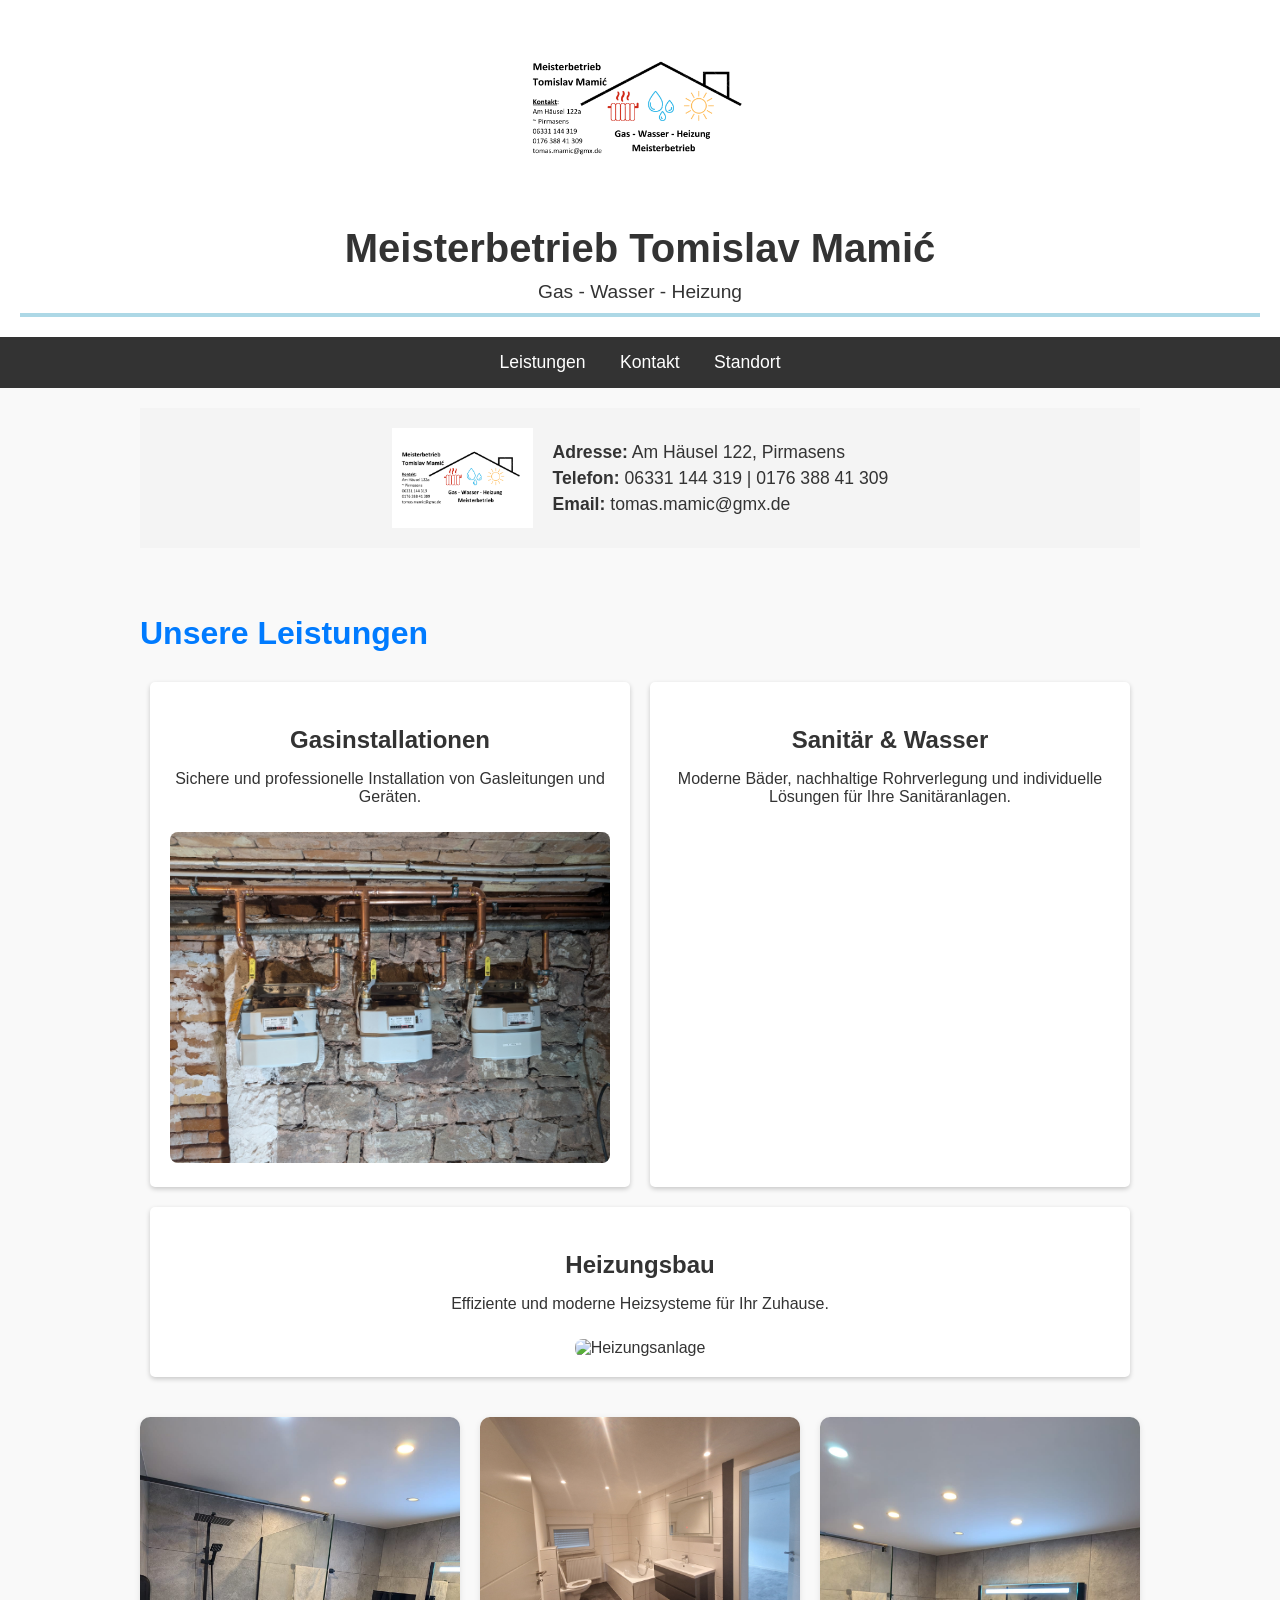
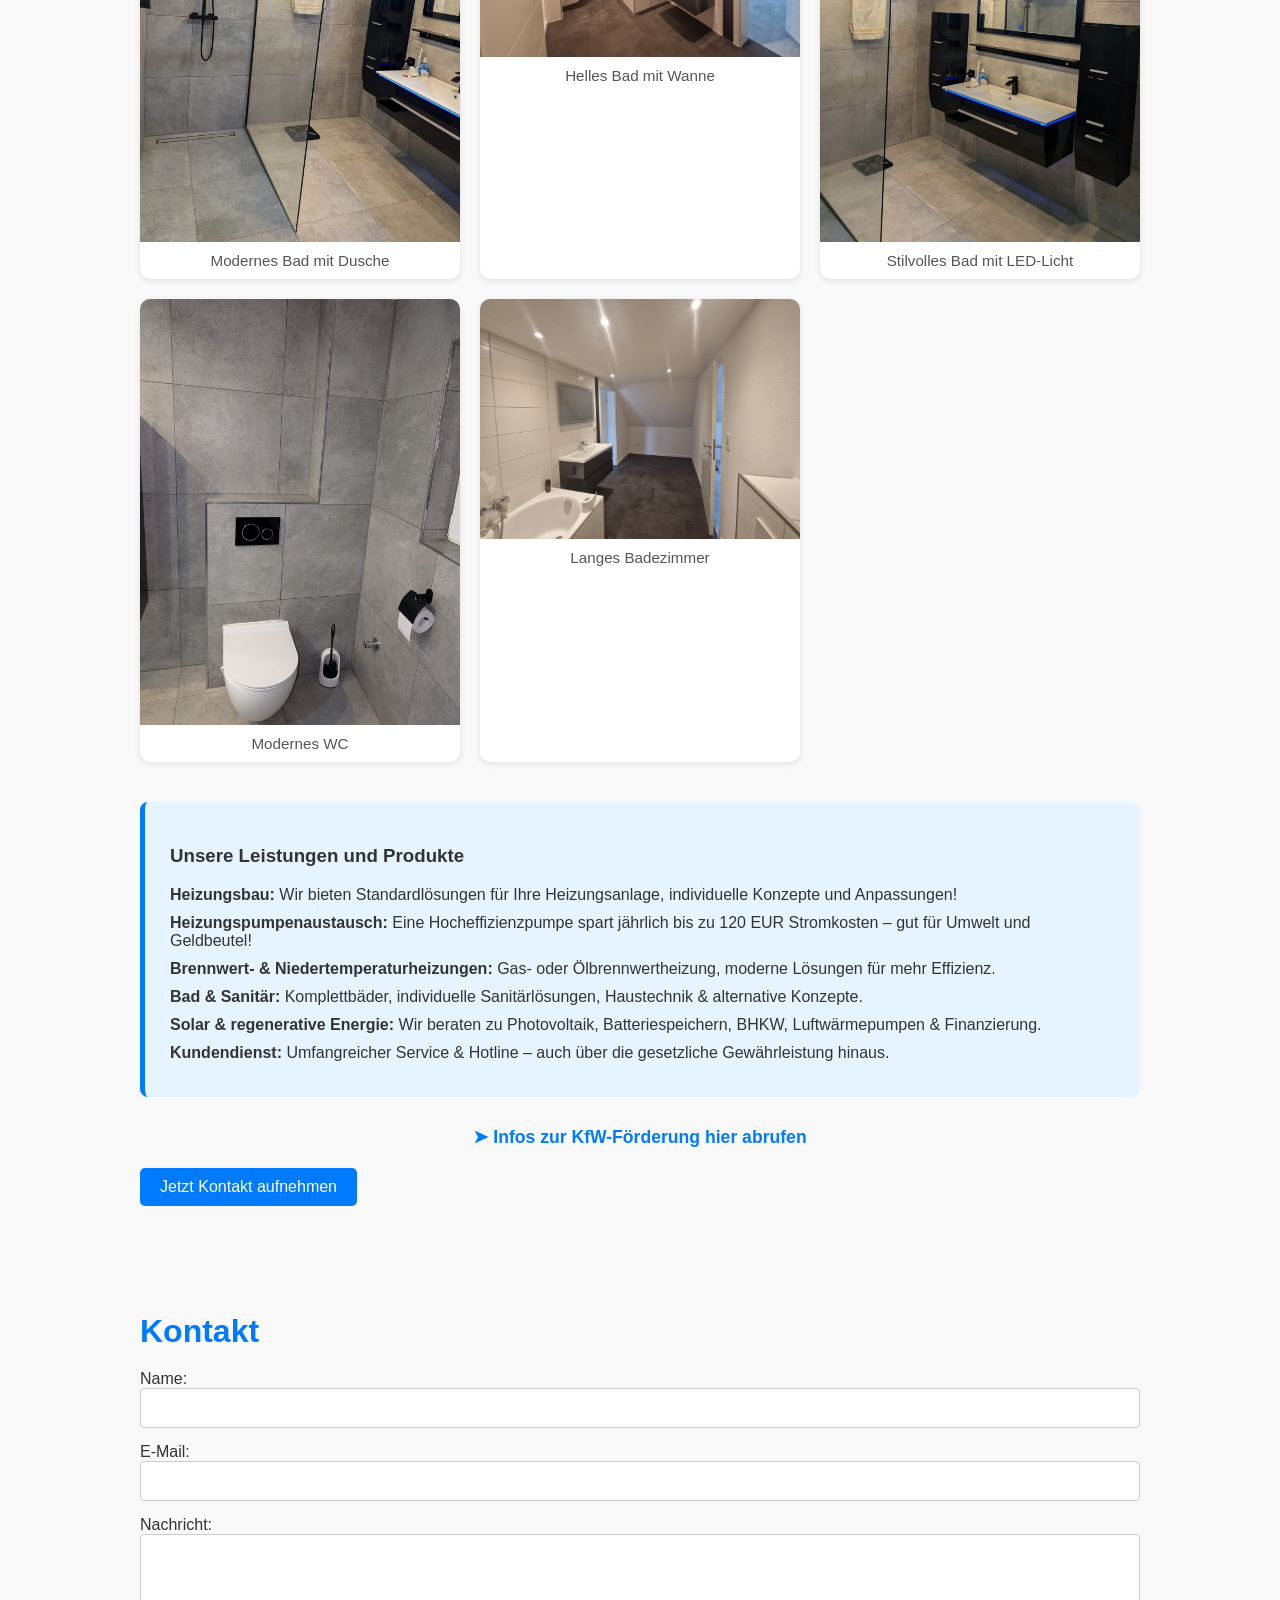
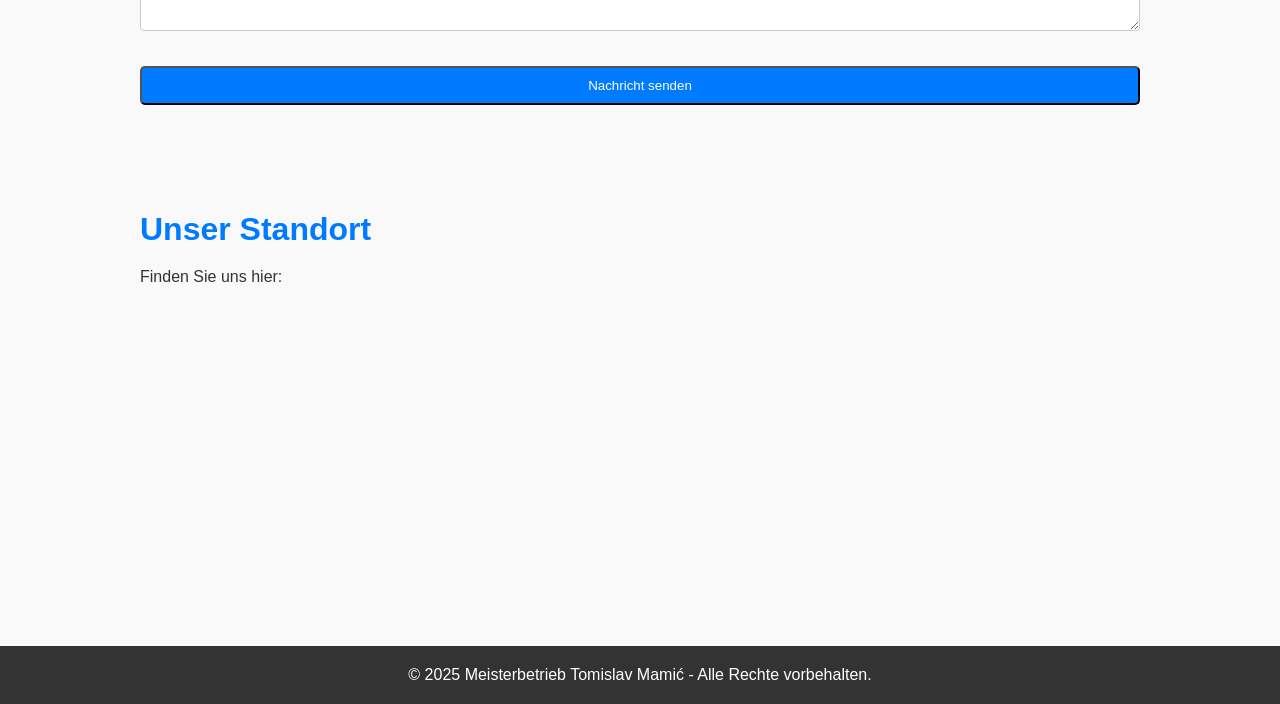
==== index.html @ 03eb8548 "Update image 7" ====
<!DOCTYPE html>
<html lang="de">
<head>
  <meta charset="UTF-8" />
  <meta name="viewport" content="width=device-width, initial-scale=1.0" />
  <title>Meisterbetrieb Tomislav Mamić</title>
  <meta name="description" content="Meisterbetrieb Tomislav Mamić – Ihr Profi für Gas, Wasser und Heizung in Pirmasens." />
  <meta name="keywords" content="Gasinstallation, Wasserinstallation, Heizung, Sanitär, Pirmasens, Handwerker, Tomislav Mamić" />
  <meta name="author" content="Tomislav Mamić" />
  <link rel="icon" href="assets/favicon.ico" type="image/x-icon" />
  <style>
    body { font-family: Arial, sans-serif; margin: 0; padding: 0; color: #333; background-color: #f9f9f9; }
    header { background-color: white; padding: 20px; text-align: center; }
    header img { max-width: 250px; margin-bottom: 15px; }
    header h1 { font-size: 2.5em; margin: 10px 0; color: #333; }
    header p { font-size: 1.2em; margin: 0; }
    header::after { content: ''; display: block; width: 100%; height: 4px; background-color: lightblue; margin-top: 10px; }
    nav { background-color: #333; text-align: center; padding: 15px 0; }
    nav a { color: white; text-decoration: none; margin: 0 15px; font-size: 1.1em; transition: color 0.3s; }
    nav a:hover { color: lightblue; }
    section { padding: 40px 20px; max-width: 1000px; margin: 0 auto; }
    section h2 { font-size: 2em; margin-bottom: 20px; color: #007BFF; }
    .services { display: flex; justify-content: space-between; flex-wrap: wrap; }
    .service { flex: 1 1 calc(30% - 20px); box-shadow: 0 2px 5px rgba(0, 0, 0, 0.2); padding: 20px; margin: 10px; border-radius: 5px; text-align: center; background-color: #fff; transition: transform 0.3s, box-shadow 0.3s; }
    .service:hover { transform: translateY(-5px); box-shadow: 0 4px 10px rgba(0, 0, 0, 0.3); }
    .service h3 { font-size: 1.5em; margin-bottom: 10px; }
    footer { background-color: #333; color: white; text-align: center; padding: 20px; }
    footer p { margin: 0; }
    #logo-banner { display: flex; justify-content: center; align-items: center; background-color: #f4f4f4; padding: 20px 0; margin-top: 20px; }
    #logo-banner img { max-height: 100px; margin-right: 20px; }
    #logo-banner .details { text-align: left; }
    #logo-banner .details p { margin: 5px 0; font-size: 1.1em; }
    iframe { border: none; border-radius: 10px; }
    .cta-button { display: inline-block; padding: 10px 20px; background-color: #007BFF; color: white; border-radius: 5px; text-decoration: none; margin-top: 20px; }
    .cta-button:hover { background-color: #0056b3; }
    form { display: flex; flex-direction: column; }
    form input, form textarea { padding: 10px; margin-bottom: 15px; border: 1px solid #ccc; border-radius: 4px; font-size: 1em; }
    .gallery { display: grid; grid-template-columns: repeat(auto-fit, minmax(300px, 1fr)); gap: 20px; margin-top: 30px; }
    .gallery figure { margin: 0; overflow: hidden; border-radius: 10px; background: #fff; box-shadow: 0 2px 6px rgba(0,0,0,0.1); }
    .gallery img { width: 100%; height: auto; display: block; transition: transform 0.4s ease; }
    .gallery figure:hover img { transform: scale(1.05); }
    .gallery figcaption { padding: 10px; font-size: 0.95em; color: #555; text-align: center; }
    .info-box { background-color: #e6f4ff; padding: 25px; border-left: 5px solid #007BFF; margin-top: 40px; border-radius: 8px; }
    .info-box p { margin: 10px 0; }
    .kfw-link { text-align: center; margin-top: 30px; }
    .kfw-link a { font-weight: bold; color: #007BFF; font-size: 1.1em; text-decoration: none; }
    .kfw-link a:hover { text-decoration: underline; }
  </style>
</head>
<body>
  <header>
    <img src="assets/Logo.png" alt="Firmenlogo von Meisterbetrieb Tomislav Mamić – Gas, Wasser, Heizung">
    <h1>Meisterbetrieb Tomislav Mamić</h1>
    <p>Gas - Wasser - Heizung</p>
  </header>

  <nav>
    <a href="#leistungen">Leistungen</a>
    <a href="#kontakt">Kontakt</a>
    <a href="#standort">Standort</a>
  </nav>

  <section id="logo-banner">
    <img src="assets/Logo.png" alt="Logo von Meisterbetrieb Mamić">
    <div class="details">
      <p><strong>Adresse:</strong> Am Häusel 122, Pirmasens</p>
      <p><strong>Telefon:</strong> 06331 144 319 | 0176 388 41 309</p>
      <p><strong>Email:</strong> tomas.mamic@gmx.de</p>
    </div>
  </section>

  <section id="leistungen">
    <h2>Unsere Leistungen</h2>
    <div class="services">
      <div class="service">
        <h3>Gasinstallationen</h3>
        <p>Sichere und professionelle Installation von Gasleitungen und Geräten.</p>
        <img src="assets/bild6.JPG" alt="Gasinstallation" style="width: 100%; margin-top: 10px; border-radius: 8px;">
      </div>
      <div class="service">
        <h3>Sanitär & Wasser</h3>
        <p>Moderne Bäder, nachhaltige Rohrverlegung und individuelle Lösungen für Ihre Sanitäranlagen.</p>
      </div>
      <div class="service">
        <h3>Heizungsbau</h3>
        <p>Effiziente und moderne Heizsysteme für Ihr Zuhause.</p>
        <img src="assets/bild7.JPG" alt="Heizungsanlage" style="width: 100%; margin-top: 10px; border-radius: 8px;">
      </div>
    </div>

    <div class="gallery">
      <figure><img src="assets/bild1.JPG" alt="Modernes Bad Dusche"><figcaption>Modernes Bad mit Dusche</figcaption></figure>
      <figure><img src="assets/bild2.JPG" alt="Helles Bad Quer"><figcaption>Helles Bad mit Wanne</figcaption></figure>
      <figure><img src="assets/bild3.JPG" alt="Dunkles Bad mit Licht"><figcaption>Stilvolles Bad mit LED-Licht</figcaption></figure>
      <figure><img src="assets/bild4.JPG" alt="WC mit schwarzer Wand"><figcaption>Modernes WC</figcaption></figure>
      <figure><img src="assets/bild5.JPG" alt="Langes Bad mit Wanne"><figcaption>Langes Badezimmer</figcaption></figure>
    </div>

    <div class="info-box">
      <h3>Unsere Leistungen und Produkte</h3>
      <p><strong>Heizungsbau:</strong> Wir bieten Standardlösungen für Ihre Heizungsanlage, individuelle Konzepte und Anpassungen!</p>
      <p><strong>Heizungspumpenaustausch:</strong> Eine Hocheffizienzpumpe spart jährlich bis zu 120 EUR Stromkosten – gut für Umwelt und Geldbeutel!</p>
      <p><strong>Brennwert- & Niedertemperaturheizungen:</strong> Gas- oder Ölbrennwertheizung, moderne Lösungen für mehr Effizienz.</p>
      <p><strong>Bad & Sanitär:</strong> Komplettbäder, individuelle Sanitärlösungen, Haustechnik & alternative Konzepte.</p>
      <p><strong>Solar & regenerative Energie:</strong> Wir beraten zu Photovoltaik, Batteriespeichern, BHKW, Luftwärmepumpen & Finanzierung.</p>
      <p><strong>Kundendienst:</strong> Umfangreicher Service & Hotline – auch über die gesetzliche Gewährleistung hinaus.</p>
    </div>

    <div class="kfw-link">
      <a href="https://www.kfw.de/kfw.de.html?kfwmc=KOM.Adwords.Corporate2013.C_KfWBRAND.KfWKredit/" target="_blank">
        ➤ Infos zur KfW-Förderung hier abrufen
      </a>
    </div>

    <a href="#kontakt" class="cta-button">Jetzt Kontakt aufnehmen</a>
  </section>

  <section id="kontakt">
    <h2>Kontakt</h2>
    <form action="https://formsubmit.co/tomas.mamic@gmx.de" method="POST">
      <input type="hidden" name="_captcha" value="false">
      <label for="name">Name:</label>
      <input type="text" id="name" name="name" required>

      <label for="email">E-Mail:</label>
      <input type="email" id="email" name="email" required>

      <label for="message">Nachricht:</label>
      <textarea id="message" name="message" rows="5" required></textarea>

      <button type="submit" class="cta-button">Nachricht senden</button>
    </form>
  </section>

  <section id="standort">
    <h2>Unser Standort</h2>
    <p>Finden Sie uns hier:</p>
    <iframe src="https://www.google.com/maps/embed?pb=!1m18!1m12!1m3!1d365.3684443454794!2d7.6236250796181375!3d49.21838052886192!2m3!1f0!2f0!3f0!3m2!1i1024!2i768!4f13.1!3m3!1m2!1s0x47967ba3b6beedc5%3A0xe1fe8d7981aab1dc!2sAm%20H%C3%A4usel%20122%2C%2066953%20Pirmasens!5e0!3m2!1sde!2sde!4v1745437515802!5m2!1sde!2sde" width="100%" height="300" style="border:0;" allowfullscreen="" loading="lazy" referrerpolicy="no-referrer-when-downgrade"></iframe>
  </section>

  <footer>
    <p>&copy; 2025 Meisterbetrieb Tomislav Mamić - Alle Rechte vorbehalten.</p>
  </footer>
</body>
</html>
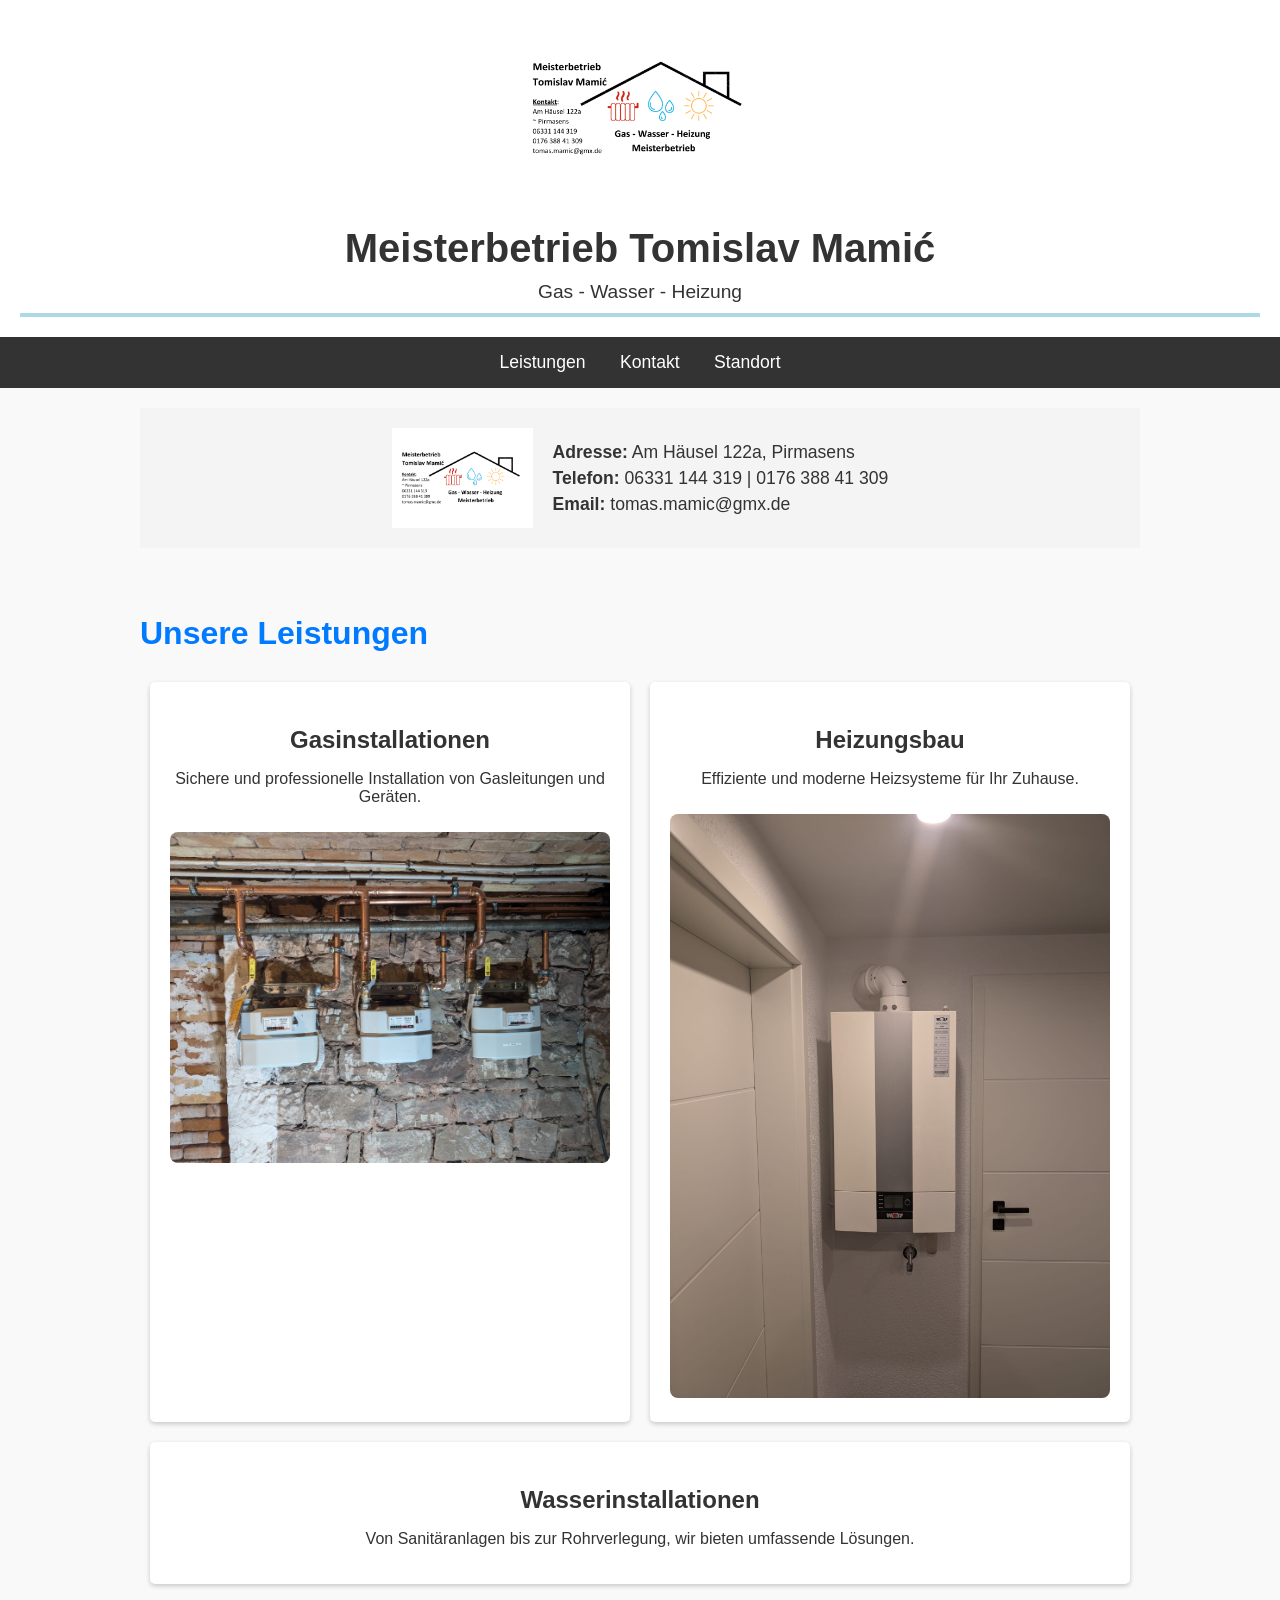
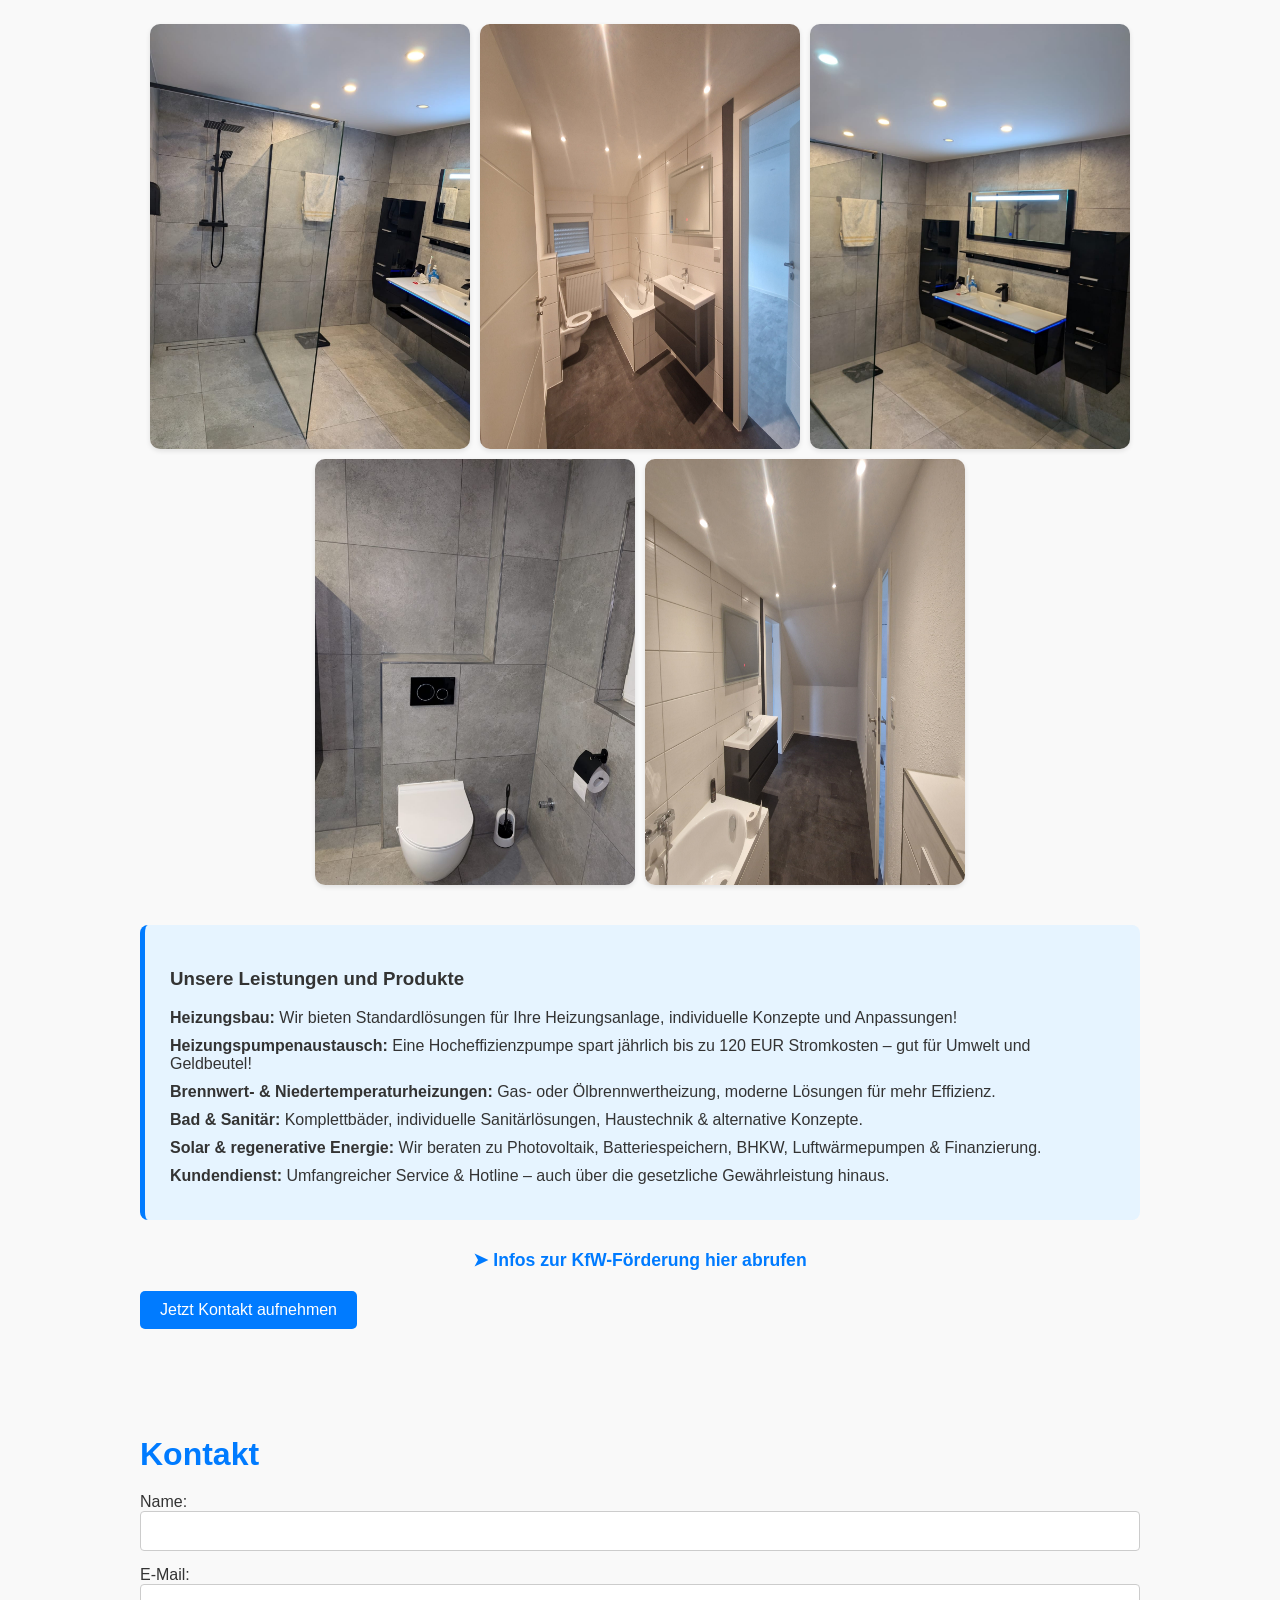
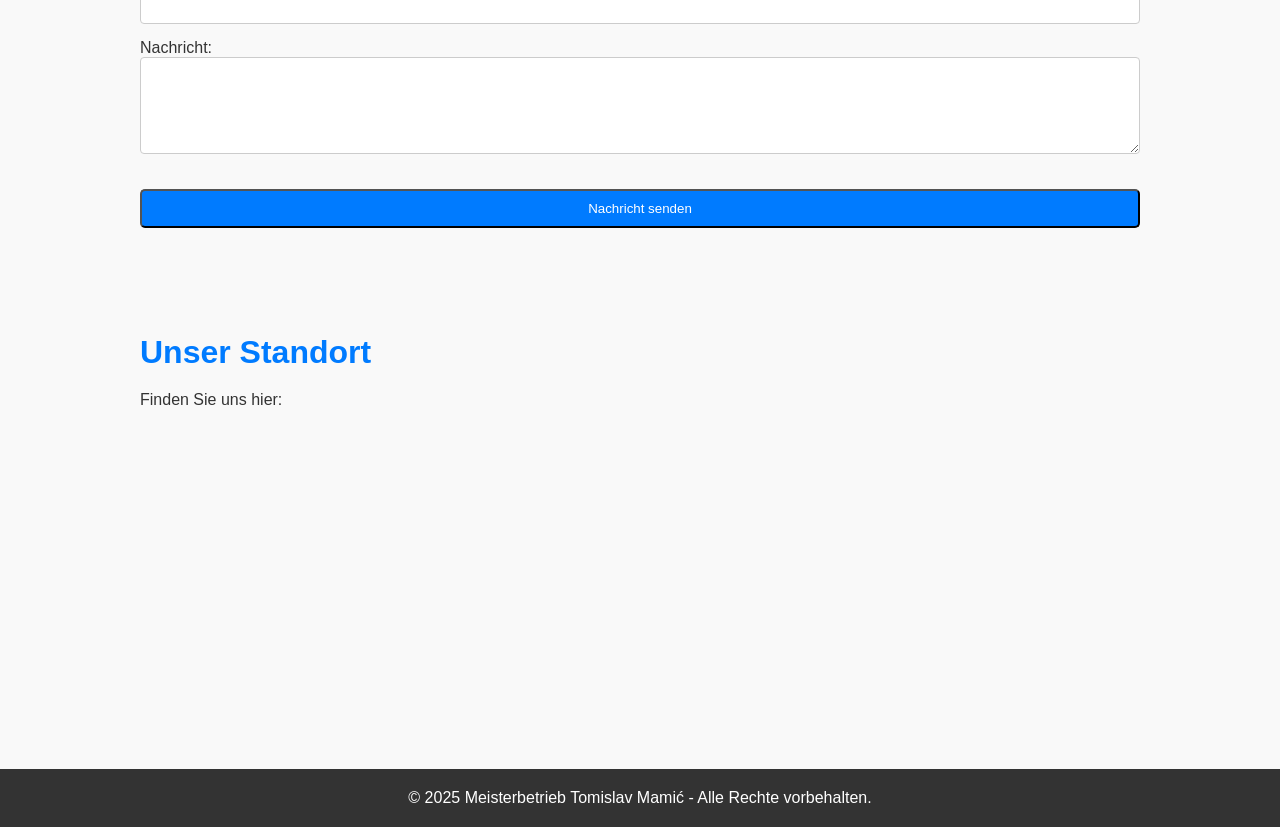
==== commit bebffd04: "Update image 7" ====
--- a/index.html
+++ b/index.html
@@ -35,11 +35,9 @@
     .cta-button:hover { background-color: #0056b3; }
     form { display: flex; flex-direction: column; }
     form input, form textarea { padding: 10px; margin-bottom: 15px; border: 1px solid #ccc; border-radius: 4px; font-size: 1em; }
-    .gallery { display: grid; grid-template-columns: repeat(auto-fit, minmax(300px, 1fr)); gap: 20px; margin-top: 30px; }
-    .gallery figure { margin: 0; overflow: hidden; border-radius: 10px; background: #fff; box-shadow: 0 2px 6px rgba(0,0,0,0.1); }
-    .gallery img { width: 100%; height: auto; display: block; transition: transform 0.4s ease; }
-    .gallery figure:hover img { transform: scale(1.05); }
-    .gallery figcaption { padding: 10px; font-size: 0.95em; color: #555; text-align: center; }
+    .gallery { display: flex; flex-wrap: wrap; gap: 10px; justify-content: center; margin-top: 30px; }
+    .gallery img { max-width: 32%; height: auto; border-radius: 10px; box-shadow: 0 2px 5px rgba(0,0,0,0.1); transition: transform 0.3s ease; }
+    .gallery img:hover { transform: scale(1.03); }
     .info-box { background-color: #e6f4ff; padding: 25px; border-left: 5px solid #007BFF; margin-top: 40px; border-radius: 8px; }
     .info-box p { margin: 10px 0; }
     .kfw-link { text-align: center; margin-top: 30px; }
@@ -63,7 +61,7 @@
   <section id="logo-banner">
     <img src="assets/Logo.png" alt="Logo von Meisterbetrieb Mamić">
     <div class="details">
-      <p><strong>Adresse:</strong> Am Häusel 122, Pirmasens</p>
+      <p><strong>Adresse:</strong> Am Häusel 122a, Pirmasens</p>
       <p><strong>Telefon:</strong> 06331 144 319 | 0176 388 41 309</p>
       <p><strong>Email:</strong> tomas.mamic@gmx.de</p>
     </div>
@@ -77,23 +75,23 @@
         <p>Sichere und professionelle Installation von Gasleitungen und Geräten.</p>
         <img src="assets/bild6.JPG" alt="Gasinstallation" style="width: 100%; margin-top: 10px; border-radius: 8px;">
       </div>
-      <div class="service">
-        <h3>Sanitär & Wasser</h3>
-        <p>Moderne Bäder, nachhaltige Rohrverlegung und individuelle Lösungen für Ihre Sanitäranlagen.</p>
+            <div class="service">
+        <h3>Heizungsbau</h3>
+        <p>Effiziente und moderne Heizsysteme für Ihr Zuhause.</p>
+        <img src="assets/bild7.jpg" alt="Gasinstallation" style="width: 100%; margin-top: 10px; border-radius: 8px;">
       </div>
       <div class="service">
-        <h3>Heizungsbau</h3>
-        <p>Effiziente und moderne Heizsysteme für Ihr Zuhause.</p>
-        <img src="assets/bild7.JPG" alt="Heizungsanlage" style="width: 100%; margin-top: 10px; border-radius: 8px;">
+        <h3>Wasserinstallationen</h3>
+        <p>Von Sanitäranlagen bis zur Rohrverlegung, wir bieten umfassende Lösungen.</p>
       </div>
     </div>
 
     <div class="gallery">
-      <figure><img src="assets/bild1.JPG" alt="Modernes Bad Dusche"><figcaption>Modernes Bad mit Dusche</figcaption></figure>
-      <figure><img src="assets/bild2.JPG" alt="Helles Bad Quer"><figcaption>Helles Bad mit Wanne</figcaption></figure>
-      <figure><img src="assets/bild3.JPG" alt="Dunkles Bad mit Licht"><figcaption>Stilvolles Bad mit LED-Licht</figcaption></figure>
-      <figure><img src="assets/bild4.JPG" alt="WC mit schwarzer Wand"><figcaption>Modernes WC</figcaption></figure>
-      <figure><img src="assets/bild5.JPG" alt="Langes Bad mit Wanne"><figcaption>Langes Badezimmer</figcaption></figure>
+      <img src="assets/bild1.JPG" alt="Modernes Bad Dusche">
+      <img src="assets/bild2.JPG" alt="Helles Bad Quer">
+      <img src="assets/bild3.JPG" alt="Dunkles Bad mit Licht">
+      <img src="assets/bild4.JPG" alt="WC mit schwarzer Wand">
+      <img src="assets/bild5.JPG" alt="Langes Bad mit Wanne">
     </div>
 
     <div class="info-box">
@@ -142,5 +140,3 @@
     <p>&copy; 2025 Meisterbetrieb Tomislav Mamić - Alle Rechte vorbehalten.</p>
   </footer>
 </body>
-</html>
-
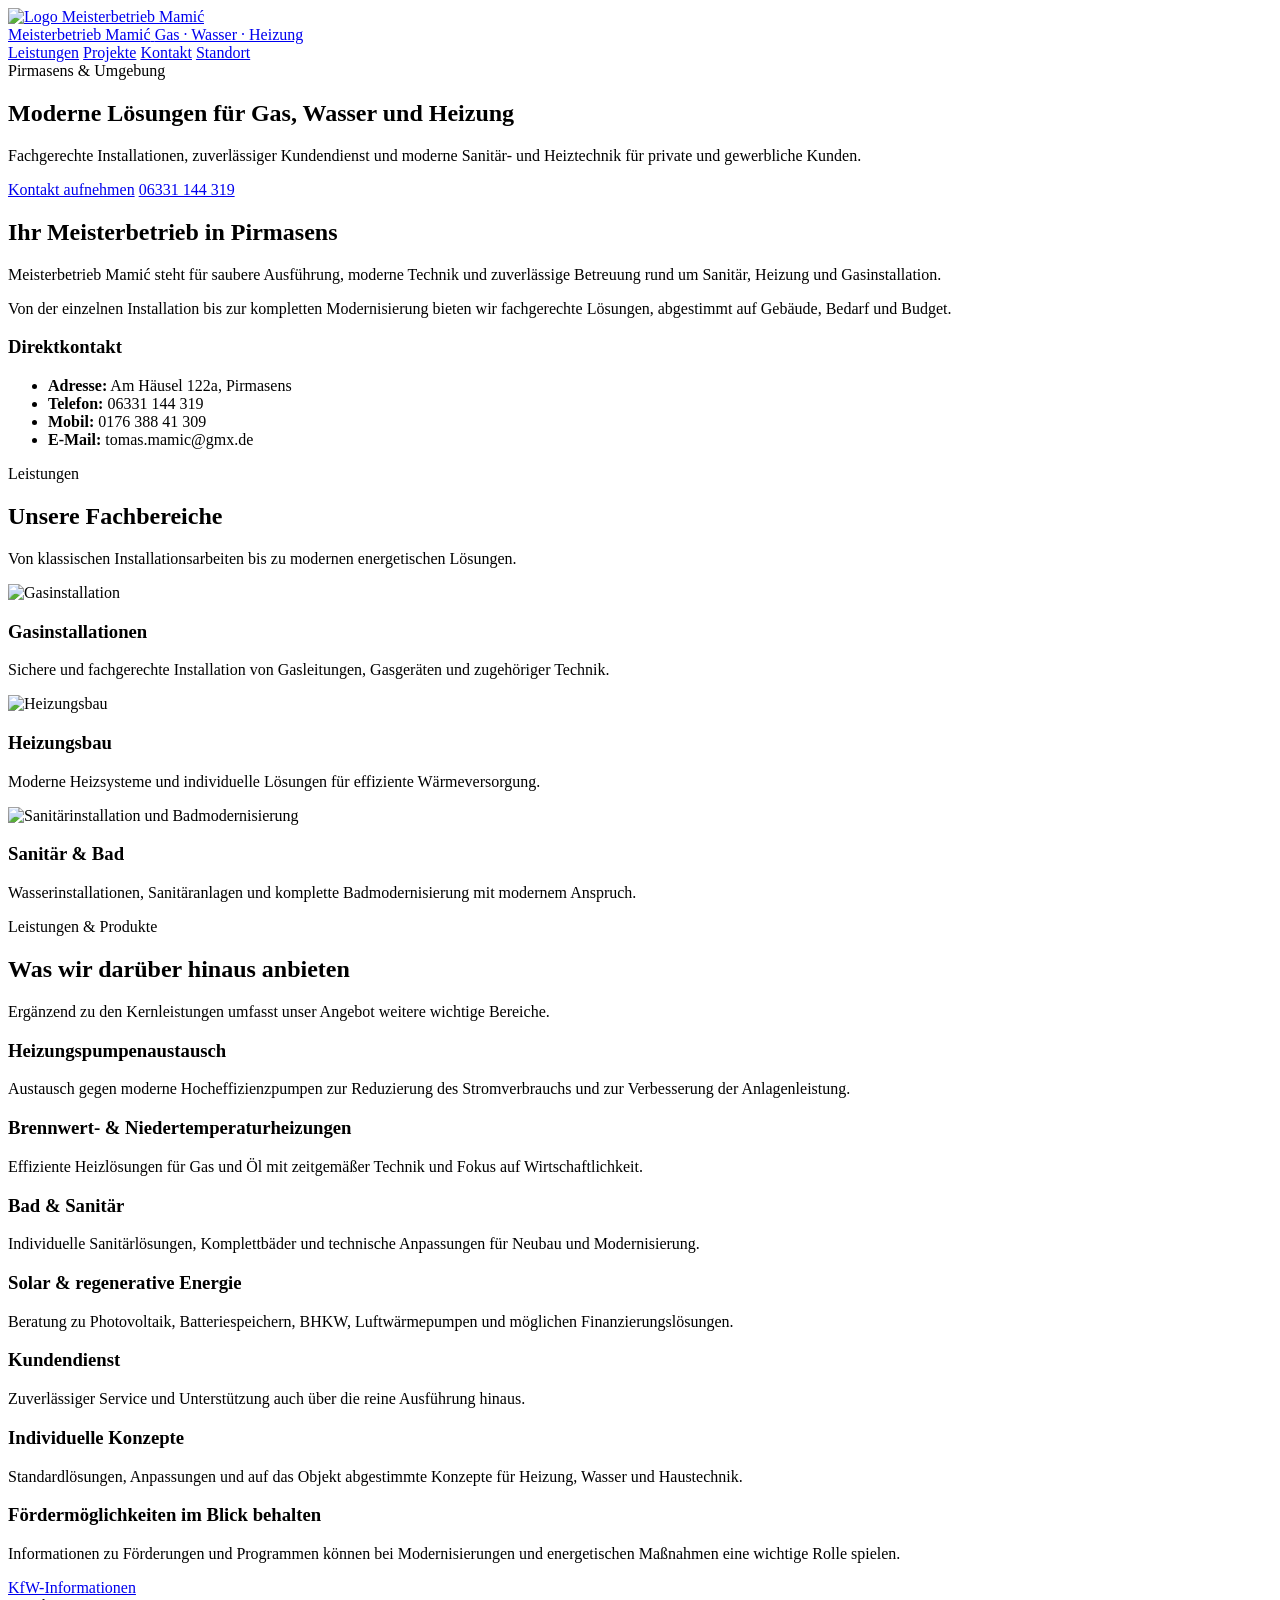
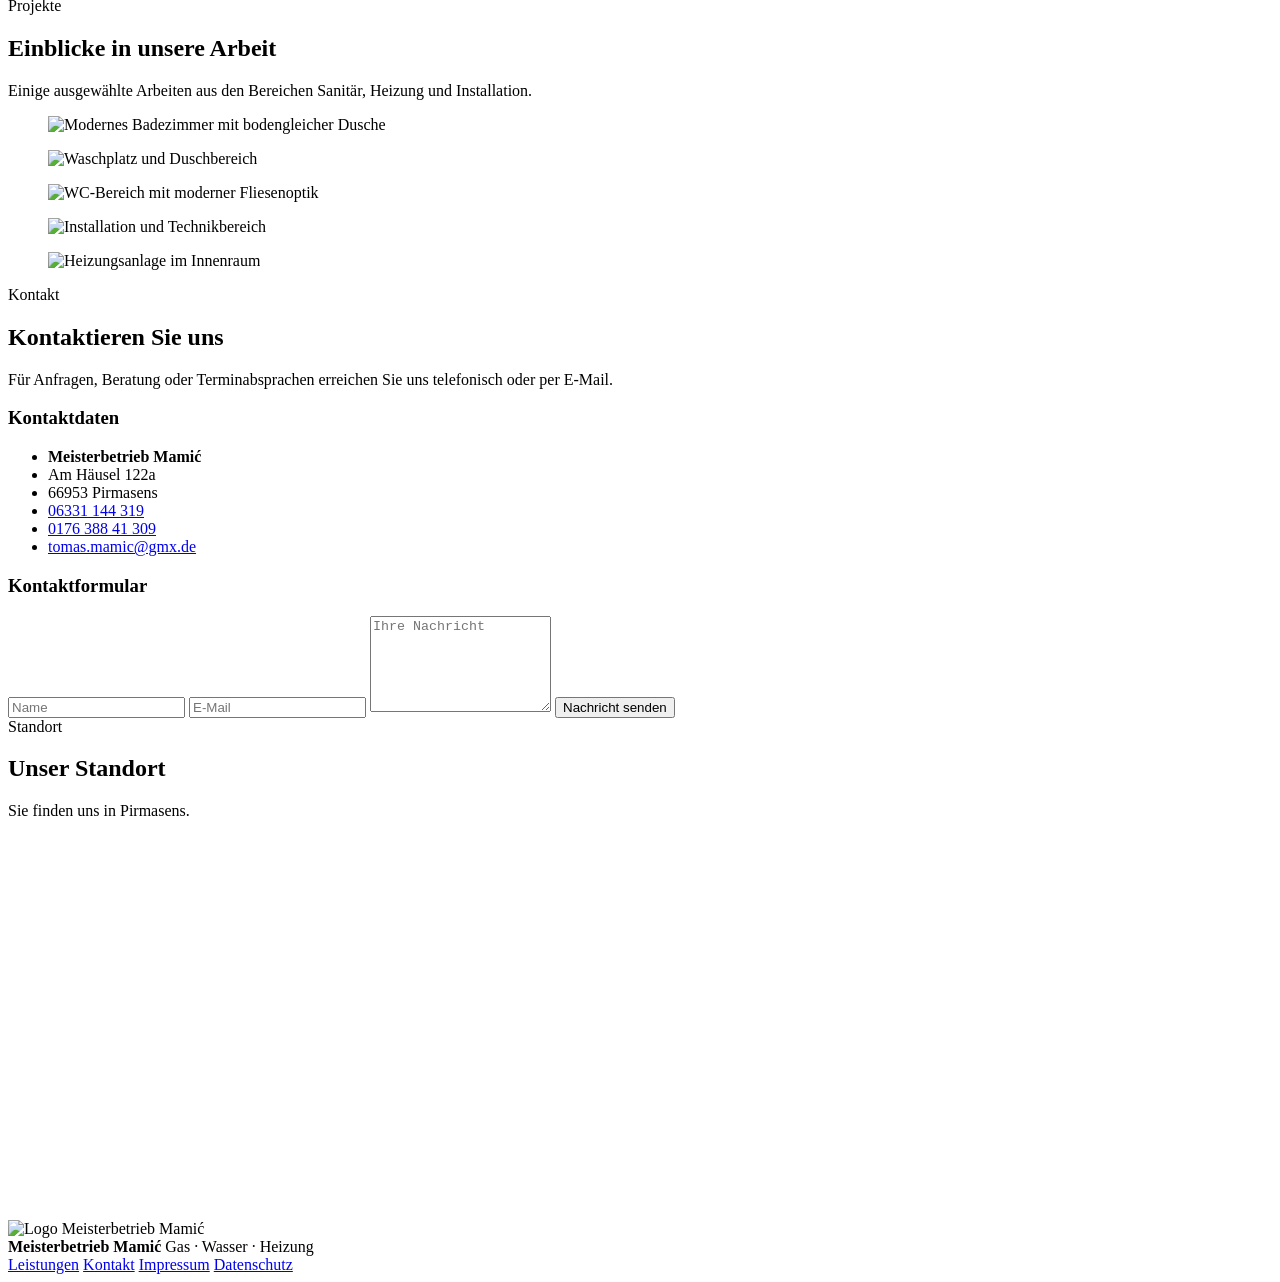
==== commit d9df2b7b: "Revamp index.html with new layout and content Updated the HTML structure and content for Meisterbetr" ====
--- a/index.html
+++ b/index.html
@@ -3,140 +3,331 @@
 <head>
   <meta charset="UTF-8" />
   <meta name="viewport" content="width=device-width, initial-scale=1.0" />
-  <title>Meisterbetrieb Tomislav Mamić</title>
-  <meta name="description" content="Meisterbetrieb Tomislav Mamić – Ihr Profi für Gas, Wasser und Heizung in Pirmasens." />
-  <meta name="keywords" content="Gasinstallation, Wasserinstallation, Heizung, Sanitär, Pirmasens, Handwerker, Tomislav Mamić" />
-  <meta name="author" content="Tomislav Mamić" />
-  <link rel="icon" href="assets/favicon.ico" type="image/x-icon" />
-  <style>
-    body { font-family: Arial, sans-serif; margin: 0; padding: 0; color: #333; background-color: #f9f9f9; }
-    header { background-color: white; padding: 20px; text-align: center; }
-    header img { max-width: 250px; margin-bottom: 15px; }
-    header h1 { font-size: 2.5em; margin: 10px 0; color: #333; }
-    header p { font-size: 1.2em; margin: 0; }
-    header::after { content: ''; display: block; width: 100%; height: 4px; background-color: lightblue; margin-top: 10px; }
-    nav { background-color: #333; text-align: center; padding: 15px 0; }
-    nav a { color: white; text-decoration: none; margin: 0 15px; font-size: 1.1em; transition: color 0.3s; }
-    nav a:hover { color: lightblue; }
-    section { padding: 40px 20px; max-width: 1000px; margin: 0 auto; }
-    section h2 { font-size: 2em; margin-bottom: 20px; color: #007BFF; }
-    .services { display: flex; justify-content: space-between; flex-wrap: wrap; }
-    .service { flex: 1 1 calc(30% - 20px); box-shadow: 0 2px 5px rgba(0, 0, 0, 0.2); padding: 20px; margin: 10px; border-radius: 5px; text-align: center; background-color: #fff; transition: transform 0.3s, box-shadow 0.3s; }
-    .service:hover { transform: translateY(-5px); box-shadow: 0 4px 10px rgba(0, 0, 0, 0.3); }
-    .service h3 { font-size: 1.5em; margin-bottom: 10px; }
-    footer { background-color: #333; color: white; text-align: center; padding: 20px; }
-    footer p { margin: 0; }
-    #logo-banner { display: flex; justify-content: center; align-items: center; background-color: #f4f4f4; padding: 20px 0; margin-top: 20px; }
-    #logo-banner img { max-height: 100px; margin-right: 20px; }
-    #logo-banner .details { text-align: left; }
-    #logo-banner .details p { margin: 5px 0; font-size: 1.1em; }
-    iframe { border: none; border-radius: 10px; }
-    .cta-button { display: inline-block; padding: 10px 20px; background-color: #007BFF; color: white; border-radius: 5px; text-decoration: none; margin-top: 20px; }
-    .cta-button:hover { background-color: #0056b3; }
-    form { display: flex; flex-direction: column; }
-    form input, form textarea { padding: 10px; margin-bottom: 15px; border: 1px solid #ccc; border-radius: 4px; font-size: 1em; }
-    .gallery { display: flex; flex-wrap: wrap; gap: 10px; justify-content: center; margin-top: 30px; }
-    .gallery img { max-width: 32%; height: auto; border-radius: 10px; box-shadow: 0 2px 5px rgba(0,0,0,0.1); transition: transform 0.3s ease; }
-    .gallery img:hover { transform: scale(1.03); }
-    .info-box { background-color: #e6f4ff; padding: 25px; border-left: 5px solid #007BFF; margin-top: 40px; border-radius: 8px; }
-    .info-box p { margin: 10px 0; }
-    .kfw-link { text-align: center; margin-top: 30px; }
-    .kfw-link a { font-weight: bold; color: #007BFF; font-size: 1.1em; text-decoration: none; }
-    .kfw-link a:hover { text-decoration: underline; }
-  </style>
+
+  <title>Meisterbetrieb Mamić | Gas · Wasser · Heizung</title>
+  <meta name="description" content="Meisterbetrieb Mamić in Pirmasens – Gas, Wasser und Heizung. Moderne Sanitärinstallationen, Heizungsbau, Gasinstallationen, Badmodernisierung und Kundendienst." />
+
+  <link rel="stylesheet" href="style.css" />
+
+  <link rel="preconnect" href="https://fonts.googleapis.com">
+  <link rel="preconnect" href="https://fonts.gstatic.com" crossorigin>
+  <link href="https://fonts.googleapis.com/css2?family=Inter:wght@300;400;500;600;700;800&display=swap" rel="stylesheet">
 </head>
 <body>
-  <header>
-    <img src="assets/Logo.png" alt="Firmenlogo von Meisterbetrieb Tomislav Mamić – Gas, Wasser, Heizung">
-    <h1>Meisterbetrieb Tomislav Mamić</h1>
-    <p>Gas - Wasser - Heizung</p>
+
+  <header class="header">
+    <div class="container header-inner">
+      <a href="#top" class="brand">
+        <img src="assets/logo-neu.png" alt="Logo Meisterbetrieb Mamić" class="brand-logo">
+
+        <div class="brand-text">
+          <span class="brand-title">Meisterbetrieb Mamić</span>
+          <span class="brand-subtitle">Gas · Wasser · Heizung</span>
+        </div>
+      </a>
+
+      <nav class="nav">
+        <a href="#leistungen">Leistungen</a>
+        <a href="#projekte">Projekte</a>
+        <a href="#kontakt">Kontakt</a>
+        <a href="#standort">Standort</a>
+      </nav>
+    </div>
   </header>
 
-  <nav>
-    <a href="#leistungen">Leistungen</a>
-    <a href="#kontakt">Kontakt</a>
-    <a href="#standort">Standort</a>
-  </nav>
-
-  <section id="logo-banner">
-    <img src="assets/Logo.png" alt="Logo von Meisterbetrieb Mamić">
-    <div class="details">
-      <p><strong>Adresse:</strong> Am Häusel 122a, Pirmasens</p>
-      <p><strong>Telefon:</strong> 06331 144 319 | 0176 388 41 309</p>
-      <p><strong>Email:</strong> tomas.mamic@gmx.de</p>
+  <main id="top">
+    <section class="hero" id="top">
+      <div class="hero-overlay"></div>
+
+      <div class="container hero-inner">
+        <div class="hero-copy">
+          <div class="hero-badge">Pirmasens & Umgebung</div>
+
+          <h1>Moderne Lösungen für Gas, Wasser und Heizung</h1>
+
+          <p>
+            Fachgerechte Installationen, zuverlässiger Kundendienst und moderne
+            Sanitär- und Heiztechnik für private und gewerbliche Kunden.
+          </p>
+
+          <div class="hero-actions">
+            <a href="#kontakt" class="btn btn-primary">Kontakt aufnehmen</a>
+            <a href="tel:+496331144319" class="btn btn-secondary">06331 144 319</a>
+          </div>
+        </div>
+      </div>
+    </section>
+
+    <section class="section intro">
+      <div class="container intro-grid">
+        <div>
+          <h2>Ihr Meisterbetrieb in Pirmasens</h2>
+          <p>
+            Meisterbetrieb Mamić steht für saubere Ausführung, moderne Technik und
+            zuverlässige Betreuung rund um Sanitär, Heizung und Gasinstallation.
+          </p>
+          <p>
+            Von der einzelnen Installation bis zur kompletten Modernisierung bieten
+            wir fachgerechte Lösungen, abgestimmt auf Gebäude, Bedarf und Budget.
+          </p>
+        </div>
+
+        <div class="info-panel">
+          <h3>Direktkontakt</h3>
+          <ul>
+            <li><strong>Adresse:</strong> Am Häusel 122a, Pirmasens</li>
+            <li><strong>Telefon:</strong> 06331 144 319</li>
+            <li><strong>Mobil:</strong> 0176 388 41 309</li>
+            <li><strong>E-Mail:</strong> tomas.mamic@gmx.de</li>
+          </ul>
+        </div>
+      </div>
+    </section>
+
+    <section id="leistungen" class="section">
+      <div class="container">
+        <div class="section-heading">
+          <span class="eyebrow">Leistungen</span>
+          <h2>Unsere Fachbereiche</h2>
+          <p>
+            Von klassischen Installationsarbeiten bis zu modernen energetischen Lösungen.
+          </p>
+        </div>
+
+        <div class="services">
+          <article class="service-card">
+            <img src="assets/bild3.png" alt="Gasinstallation">
+            <div class="service-card-content">
+              <h3>Gasinstallationen</h3>
+              <p>
+                Sichere und fachgerechte Installation von Gasleitungen,
+                Gasgeräten und zugehöriger Technik.
+              </p>
+            </div>
+          </article>
+
+          <article class="service-card">
+            <img src="assets/bild2.png" alt="Heizungsbau">
+            <div class="service-card-content">
+              <h3>Heizungsbau</h3>
+              <p>
+                Moderne Heizsysteme und individuelle
+                Lösungen für effiziente Wärmeversorgung.
+              </p>
+            </div>
+          </article>
+
+          <article class="service-card">
+            <img src="assets/bild1.png" alt="Sanitärinstallation und Badmodernisierung">
+            <div class="service-card-content">
+              <h3>Sanitär & Bad</h3>
+              <p>
+                Wasserinstallationen, Sanitäranlagen und komplette
+                Badmodernisierung mit modernem Anspruch.
+              </p>
+            </div>
+          </article>
+        </div>
+      </div>
+    </section>
+
+    <section class="section section-dark">
+      <div class="container">
+        <div class="section-heading">
+          <span class="eyebrow">Leistungen & Produkte</span>
+          <h2>Was wir darüber hinaus anbieten</h2>
+          <p>
+            Ergänzend zu den Kernleistungen umfasst unser Angebot weitere wichtige Bereiche.
+          </p>
+        </div>
+
+        <div class="feature-grid">
+          <div class="feature-box">
+            <h3>Heizungspumpenaustausch</h3>
+            <p>
+              Austausch gegen moderne Hocheffizienzpumpen zur Reduzierung des Stromverbrauchs
+              und zur Verbesserung der Anlagenleistung.
+            </p>
+          </div>
+
+          <div class="feature-box">
+            <h3>Brennwert- & Niedertemperaturheizungen</h3>
+            <p>
+              Effiziente Heizlösungen für Gas und Öl mit zeitgemäßer Technik
+              und Fokus auf Wirtschaftlichkeit.
+            </p>
+          </div>
+
+          <div class="feature-box">
+            <h3>Bad & Sanitär</h3>
+            <p>
+              Individuelle Sanitärlösungen, Komplettbäder und technische
+              Anpassungen für Neubau und Modernisierung.
+            </p>
+          </div>
+
+          <div class="feature-box">
+            <h3>Solar & regenerative Energie</h3>
+            <p>
+              Beratung zu Photovoltaik, Batteriespeichern, BHKW,
+              Luftwärmepumpen und möglichen Finanzierungslösungen.
+            </p>
+          </div>
+
+          <div class="feature-box">
+            <h3>Kundendienst</h3>
+            <p>
+              Zuverlässiger Service und Unterstützung auch über
+              die reine Ausführung hinaus.
+            </p>
+          </div>
+
+          <div class="feature-box">
+            <h3>Individuelle Konzepte</h3>
+            <p>
+              Standardlösungen, Anpassungen und auf das Objekt abgestimmte
+              Konzepte für Heizung, Wasser und Haustechnik.
+            </p>
+          </div>
+        </div>
+
+        <div class="cta-strip">
+          <div>
+            <h3>Fördermöglichkeiten im Blick behalten</h3>
+            <p>
+              Informationen zu Förderungen und Programmen können bei Modernisierungen
+              und energetischen Maßnahmen eine wichtige Rolle spielen.
+            </p>
+          </div>
+          <a class="btn btn-primary" href="https://www.kfw.de/kfw.de.html?kfwmc=KOM.Adwords.Corporate2013.C_KfWBRAND.KfWKredit/" target="_blank" rel="noopener">
+            KfW-Informationen
+          </a>
+        </div>
+      </div>
+    </section>
+
+    <section id="projekte" class="section">
+      <div class="container">
+        <div class="section-heading">
+          <span class="eyebrow">Projekte</span>
+          <h2>Einblicke in unsere Arbeit</h2>
+          <p>
+            Einige ausgewählte Arbeiten aus den Bereichen Sanitär, Heizung und Installation.
+          </p>
+        </div>
+
+        <div class="gallery">
+          <figure class="gallery-item gallery-large">
+            <img src="assets/bild1.png" alt="Modernes Badezimmer mit bodengleicher Dusche">
+          </figure>
+
+          <figure class="gallery-item">
+            <img src="assets/bild5.png" alt="Waschplatz und Duschbereich">
+          </figure>
+
+          <figure class="gallery-item">
+            <img src="assets/bild4.png" alt="WC-Bereich mit moderner Fliesenoptik">
+          </figure>
+
+          <figure class="gallery-item">
+            <img src="assets/bild3.png" alt="Installation und Technikbereich">
+          </figure>
+
+          <figure class="gallery-item">
+            <img src="assets/bild2.png" alt="Heizungsanlage im Innenraum">
+          </figure>
+        </div>
+      </div>
+    </section>
+
+    <section id="kontakt" class="section section-contact">
+      <div class="container">
+        <div class="section-heading">
+          <span class="eyebrow">Kontakt</span>
+          <h2>Kontaktieren Sie uns</h2>
+          <p>
+            Für Anfragen, Beratung oder Terminabsprachen erreichen Sie uns telefonisch oder per E-Mail.
+          </p>
+        </div>
+
+        <div class="contact-grid">
+          <div class="contact-card">
+            <h3>Kontaktdaten</h3>
+            <ul class="contact-list">
+              <li><strong>Meisterbetrieb Mamić</strong></li>
+              <li>Am Häusel 122a</li>
+              <li>66953 Pirmasens</li>
+              <li><a href="tel:+496331144319">06331 144 319</a></li>
+              <li><a href="tel:+4917638841309">0176 388 41 309</a></li>
+              <li><a href="mailto:tomas.mamic@gmx.de">tomas.mamic@gmx.de</a></li>
+            </ul>
+          </div>
+
+          <div class="contact-card">
+            <h3>Kontaktformular</h3>
+            <form action="https://formsubmit.co/sanitaermamic@gmail.com" method="POST" class="contact-form">
+              <input type="hidden" name="_captcha" value="false">
+              <input type="hidden" name="_subject" value="Neue Anfrage über die Website">
+              <input type="text" name="_honey" style="display:none">
+
+              <input type="text" name="name" placeholder="Name" required>
+              <input type="email" name="email" placeholder="E-Mail" required>
+              <textarea name="message" rows="6" placeholder="Ihre Nachricht" required></textarea>
+
+              <button type="submit" class="btn btn-primary btn-full">Nachricht senden</button>
+            </form>
+          </div>
+        </div>
+      </div>
+    </section>
+
+    <section id="standort" class="section section-dark">
+      <div class="container">
+        <div class="section-heading">
+          <span class="eyebrow">Standort</span>
+          <h2>Unser Standort</h2>
+          <p>
+            Sie finden uns in Pirmasens.
+          </p>
+        </div>
+
+        <div class="map-wrapper">
+          <iframe
+            src="https://www.google.com/maps/embed?pb=!1m18!1m12!1m3!1d365.3684443454794!2d7.6236250796181375!3d49.21838052886192!2m3!1f0!2f0!3f0!3m2!1i1024!2i768!4f13.1!3m3!1m2!1s0x47967ba3b6beedc5%3A0xe1fe8d7981aab1dc!2sAm%20H%C3%A4usel%20122%2C%2066953%20Pirmasens!5e0!3m2!1sde!2sde!4v1745437515802!5m2!1sde!2sde"
+            width="100%"
+            height="380"
+            style="border:0;"
+            allowfullscreen=""
+            loading="lazy"
+            referrerpolicy="no-referrer-when-downgrade"
+            title="Standort Meisterbetrieb Mamić">
+          </iframe>
+        </div>
+      </div>
+    </section>
+  </main>
+
+  <footer class="footer">
+    <div class="container footer-inner">
+
+      <div class="footer-brand">
+        <img src="assets/logo-neu.png" alt="Logo Meisterbetrieb Mamić">
+
+        <div>
+          <strong>Meisterbetrieb Mamić</strong>
+          <span>Gas · Wasser · Heizung</span>
+        </div>
+      </div>
+
+      <div class="footer-links">
+        <a href="#leistungen">Leistungen</a>
+        <a href="#kontakt">Kontakt</a>
+        <a href="impressum.html">Impressum</a>
+        <a href="datenschutz.html">Datenschutz</a>
+      </div>
+
     </div>
-  </section>
-
-  <section id="leistungen">
-    <h2>Unsere Leistungen</h2>
-    <div class="services">
-      <div class="service">
-        <h3>Gasinstallationen</h3>
-        <p>Sichere und professionelle Installation von Gasleitungen und Geräten.</p>
-        <img src="assets/bild6.JPG" alt="Gasinstallation" style="width: 100%; margin-top: 10px; border-radius: 8px;">
-      </div>
-            <div class="service">
-        <h3>Heizungsbau</h3>
-        <p>Effiziente und moderne Heizsysteme für Ihr Zuhause.</p>
-        <img src="assets/bild7.jpg" alt="Gasinstallation" style="width: 100%; margin-top: 10px; border-radius: 8px;">
-      </div>
-      <div class="service">
-        <h3>Wasserinstallationen</h3>
-        <p>Von Sanitäranlagen bis zur Rohrverlegung, wir bieten umfassende Lösungen.</p>
-      </div>
-    </div>
-
-    <div class="gallery">
-      <img src="assets/bild1.JPG" alt="Modernes Bad Dusche">
-      <img src="assets/bild2.JPG" alt="Helles Bad Quer">
-      <img src="assets/bild3.JPG" alt="Dunkles Bad mit Licht">
-      <img src="assets/bild4.JPG" alt="WC mit schwarzer Wand">
-      <img src="assets/bild5.JPG" alt="Langes Bad mit Wanne">
-    </div>
-
-    <div class="info-box">
-      <h3>Unsere Leistungen und Produkte</h3>
-      <p><strong>Heizungsbau:</strong> Wir bieten Standardlösungen für Ihre Heizungsanlage, individuelle Konzepte und Anpassungen!</p>
-      <p><strong>Heizungspumpenaustausch:</strong> Eine Hocheffizienzpumpe spart jährlich bis zu 120 EUR Stromkosten – gut für Umwelt und Geldbeutel!</p>
-      <p><strong>Brennwert- & Niedertemperaturheizungen:</strong> Gas- oder Ölbrennwertheizung, moderne Lösungen für mehr Effizienz.</p>
-      <p><strong>Bad & Sanitär:</strong> Komplettbäder, individuelle Sanitärlösungen, Haustechnik & alternative Konzepte.</p>
-      <p><strong>Solar & regenerative Energie:</strong> Wir beraten zu Photovoltaik, Batteriespeichern, BHKW, Luftwärmepumpen & Finanzierung.</p>
-      <p><strong>Kundendienst:</strong> Umfangreicher Service & Hotline – auch über die gesetzliche Gewährleistung hinaus.</p>
-    </div>
-
-    <div class="kfw-link">
-      <a href="https://www.kfw.de/kfw.de.html?kfwmc=KOM.Adwords.Corporate2013.C_KfWBRAND.KfWKredit/" target="_blank">
-        ➤ Infos zur KfW-Förderung hier abrufen
-      </a>
-    </div>
-
-    <a href="#kontakt" class="cta-button">Jetzt Kontakt aufnehmen</a>
-  </section>
-
-  <section id="kontakt">
-    <h2>Kontakt</h2>
-    <form action="https://formsubmit.co/tomas.mamic@gmx.de" method="POST">
-      <input type="hidden" name="_captcha" value="false">
-      <label for="name">Name:</label>
-      <input type="text" id="name" name="name" required>
-
-      <label for="email">E-Mail:</label>
-      <input type="email" id="email" name="email" required>
-
-      <label for="message">Nachricht:</label>
-      <textarea id="message" name="message" rows="5" required></textarea>
-
-      <button type="submit" class="cta-button">Nachricht senden</button>
-    </form>
-  </section>
-
-  <section id="standort">
-    <h2>Unser Standort</h2>
-    <p>Finden Sie uns hier:</p>
-    <iframe src="https://www.google.com/maps/embed?pb=!1m18!1m12!1m3!1d365.3684443454794!2d7.6236250796181375!3d49.21838052886192!2m3!1f0!2f0!3f0!3m2!1i1024!2i768!4f13.1!3m3!1m2!1s0x47967ba3b6beedc5%3A0xe1fe8d7981aab1dc!2sAm%20H%C3%A4usel%20122%2C%2066953%20Pirmasens!5e0!3m2!1sde!2sde!4v1745437515802!5m2!1sde!2sde" width="100%" height="300" style="border:0;" allowfullscreen="" loading="lazy" referrerpolicy="no-referrer-when-downgrade"></iframe>
-  </section>
-
-  <footer>
-    <p>&copy; 2025 Meisterbetrieb Tomislav Mamić - Alle Rechte vorbehalten.</p>
   </footer>
+
 </body>
+</html>
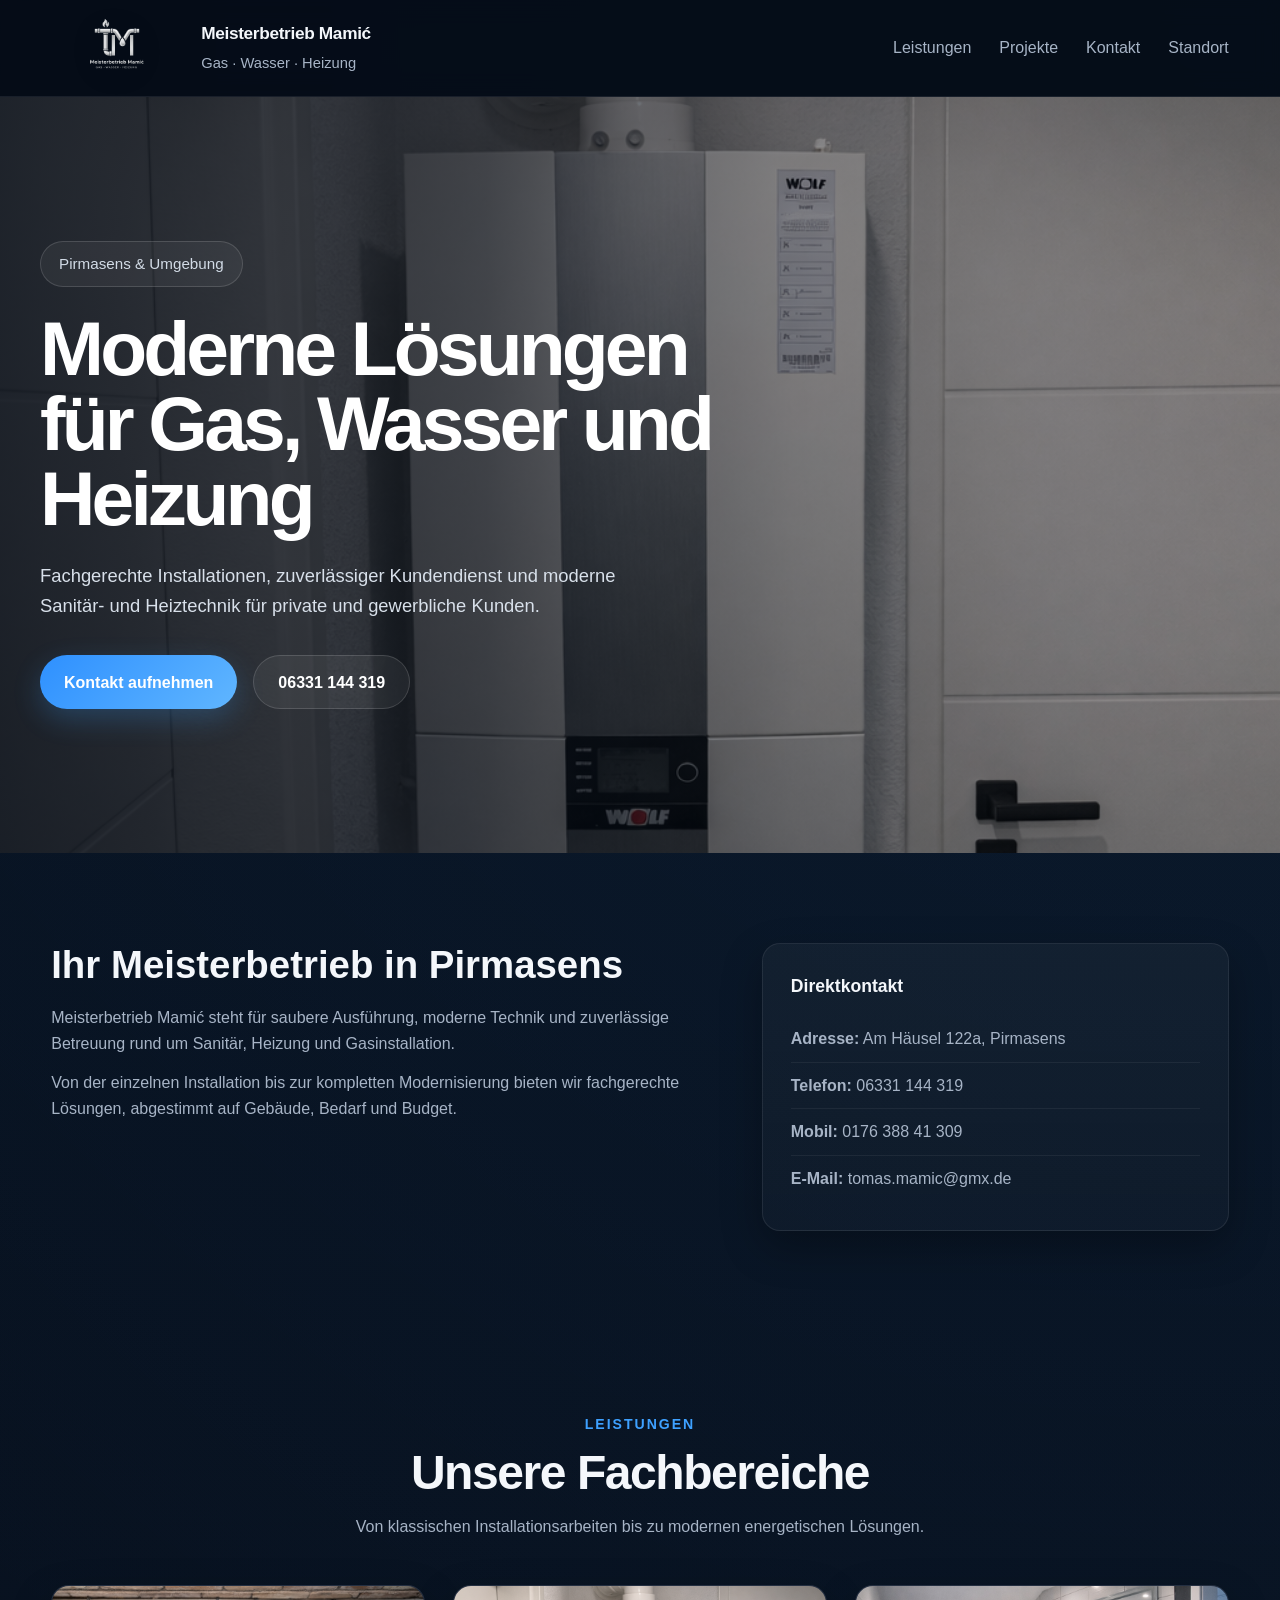
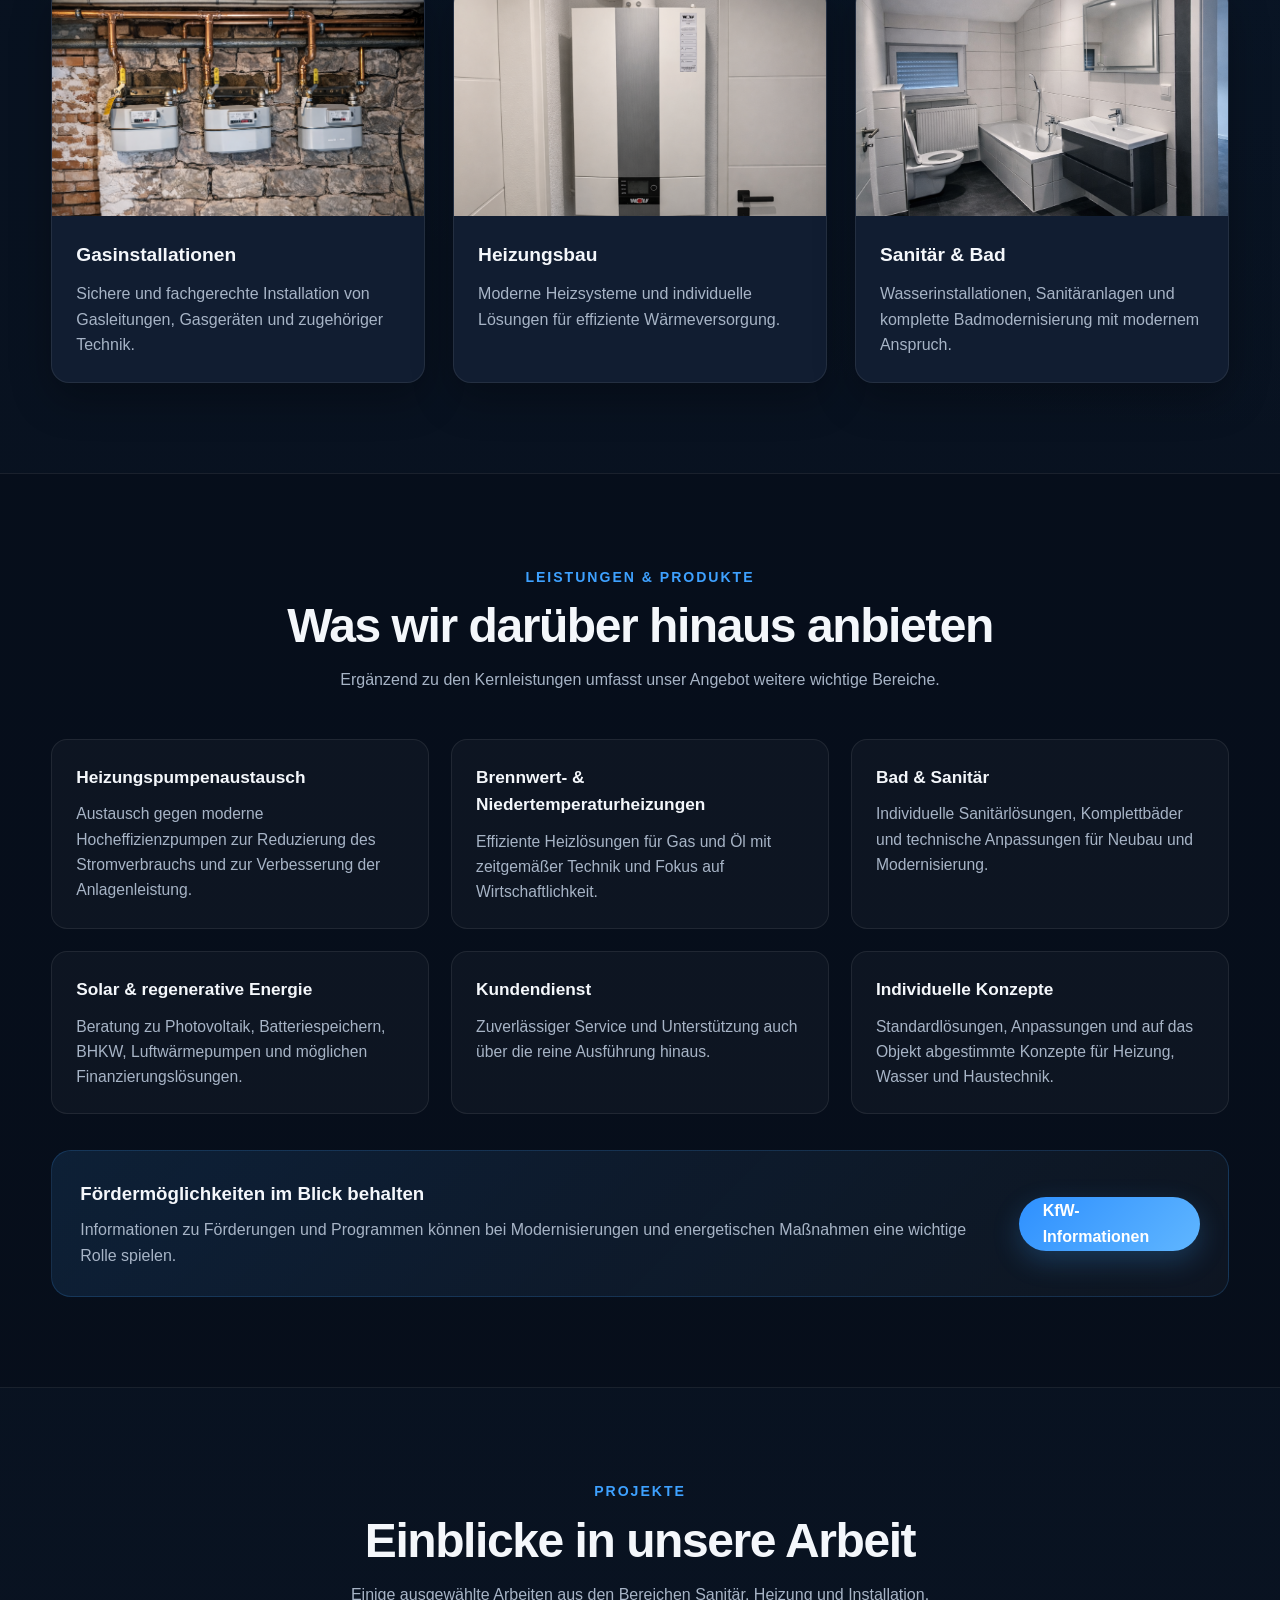
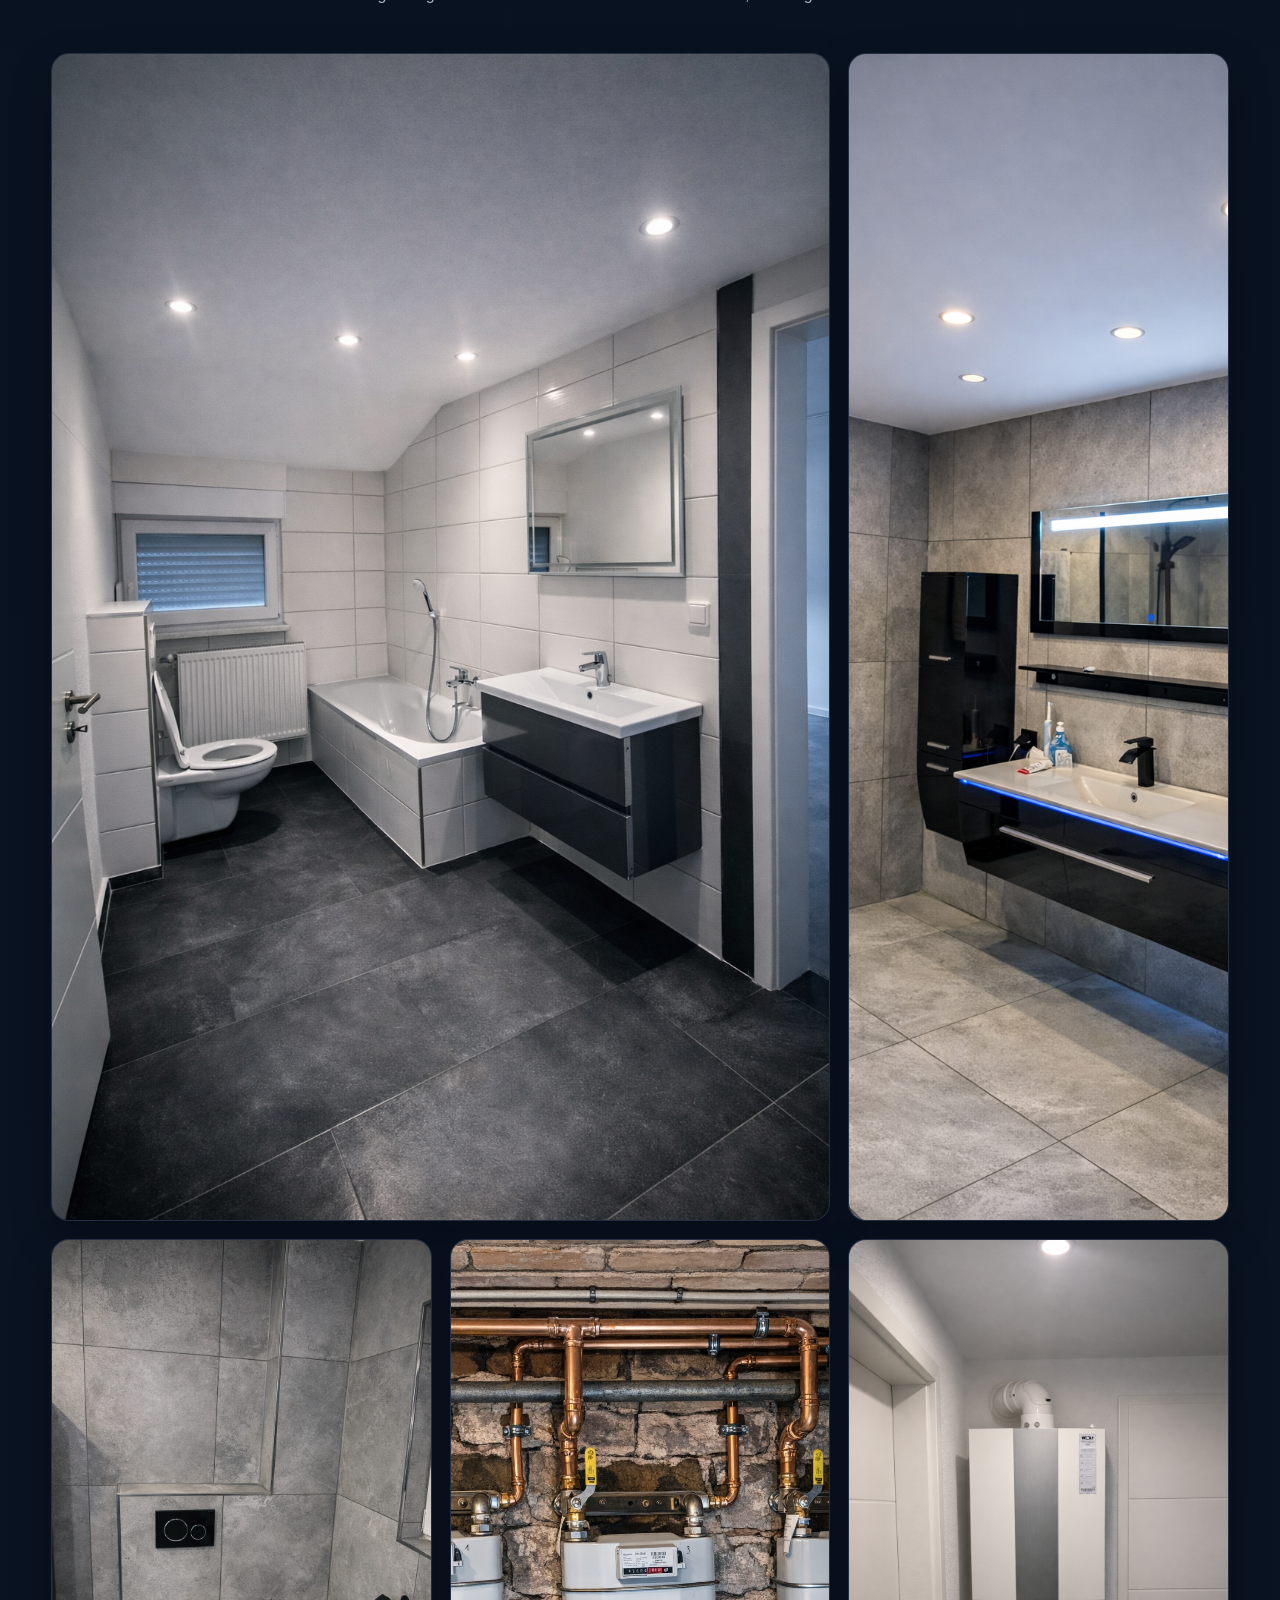
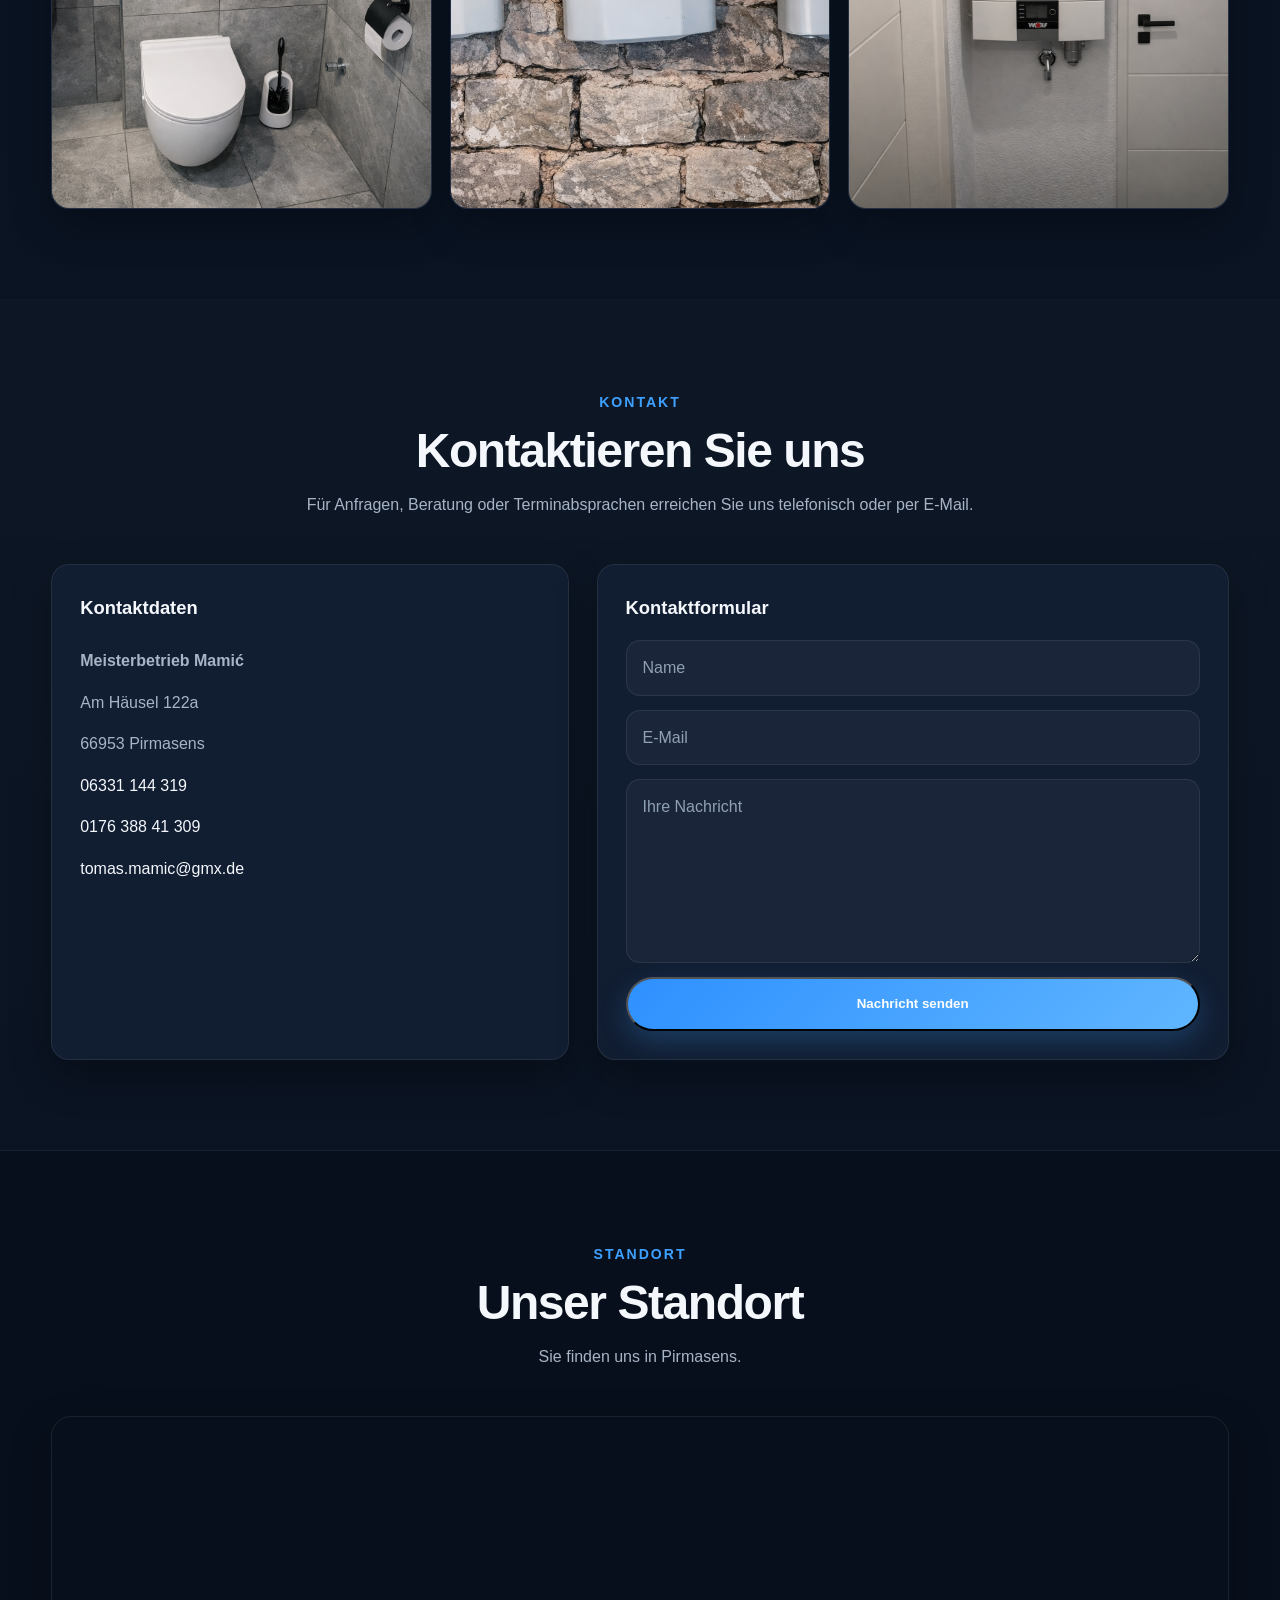
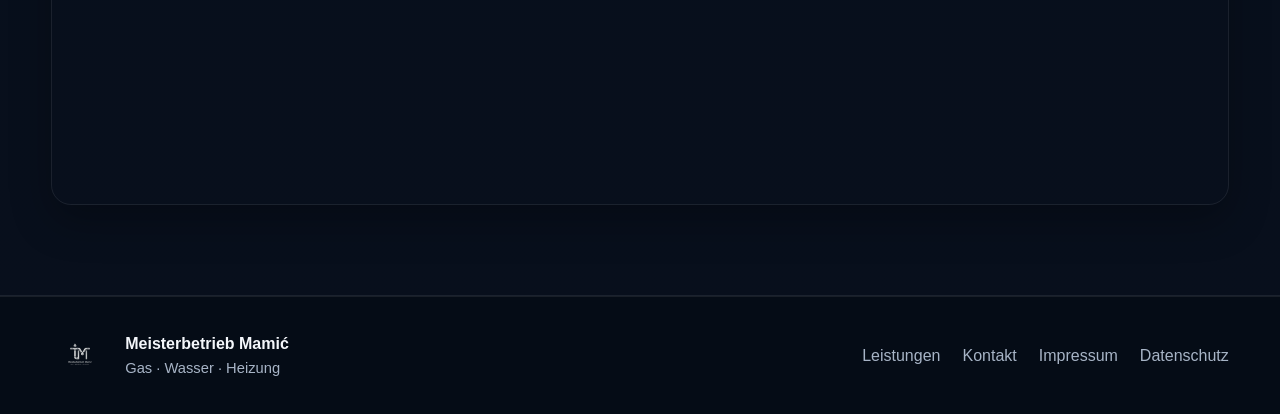
==== commit c46de841: "Fix HTML encoding issues in index.html" ====
--- a/index.html
+++ b/index.html
@@ -36,7 +36,7 @@
   </header>
 
   <main id="top">
-    <section class="hero" id="top">
+    <section class="hero">
       <div class="hero-overlay"></div>
 
       <div class="container hero-inner">
@@ -331,3 +331,4 @@
 
 </body>
 </html>
+
--- a/style.css
+++ b/style.css
@@ -0,0 +1,684 @@
+* {
+  margin: 0;
+  padding: 0;
+  box-sizing: border-box;
+}
+
+:root {
+  --bg: #07111f;
+  --bg-soft: #0d1728;
+  --bg-card: #111d31;
+  --bg-dark: #050c16;
+  --text: #f4f7fb;
+  --text-soft: #a7b4c6;
+  --line: rgba(255, 255, 255, 0.08);
+  --accent: #3ea1ff;
+  --accent-strong: #2e90ff;
+  --shadow: 0 16px 40px rgba(0, 0, 0, 0.28);
+  --radius: 18px;
+  --container: 1240px;
+}
+
+html {
+  scroll-behavior: smooth;
+}
+
+body {
+  font-family: "Inter", sans-serif;
+  background:
+    radial-gradient(circle at top right, rgba(62, 161, 255, 0.08), transparent 30%),
+    linear-gradient(180deg, #07111f 0%, #0b1423 100%);
+  color: var(--text);
+  line-height: 1.6;
+}
+
+img {
+  max-width: 100%;
+  display: block;
+}
+
+a {
+  color: inherit;
+  text-decoration: none;
+}
+
+.container {
+  width: min(92%, var(--container));
+  margin: 0 auto;
+}
+
+/* =========================
+   HEADER
+========================= */
+
+.header {
+  position: sticky;
+  top: 0;
+  z-index: 1000;
+  background: rgba(5, 12, 22, 0.88);
+  backdrop-filter: blur(12px);
+  border-bottom: 1px solid var(--line);
+}
+
+.header-inner {
+  min-height: 96px;
+  display: flex;
+  align-items: center;
+  justify-content: space-between;
+  gap: 32px;
+}
+
+.brand {
+  display: flex;
+  align-items: center;
+  gap: 18px;
+  flex-shrink: 0;
+}
+
+.brand-logo {
+  width: 132px;
+  height: auto;
+  object-fit: contain;
+  display: block;
+  opacity: 0.96;
+  filter: drop-shadow(0 8px 18px rgba(0, 0, 0, 0.22));
+}
+
+.brand-text {
+  display: flex;
+  flex-direction: column;
+  gap: 4px;
+}
+
+.brand-title {
+  font-size: 1.08rem;
+  font-weight: 700;
+  color: var(--text);
+  letter-spacing: -0.02em;
+}
+
+.brand-subtitle {
+  font-size: 0.92rem;
+  color: var(--text-soft);
+}
+
+.nav {
+  display: flex;
+  align-items: center;
+  gap: 28px;
+}
+
+.nav a {
+  color: var(--text-soft);
+  font-weight: 500;
+  transition: color 0.25s ease;
+}
+
+.nav a:hover {
+  color: var(--text);
+}
+
+/* =========================
+   HERO
+========================= */
+
+.hero {
+  position: relative;
+  min-height: 84vh;
+  background-image: url("assets/bild2.png");
+  background-size: cover;
+  background-position: center;
+  display: flex;
+  align-items: center;
+}
+
+.hero-overlay {
+  position: absolute;
+  inset: 0;
+  background:
+    linear-gradient(
+      90deg,
+      rgba(5, 12, 22, 0.88) 0%,
+      rgba(5, 12, 22, 0.72) 38%,
+      rgba(5, 12, 22, 0.46) 62%,
+      rgba(5, 12, 22, 0.26) 100%
+    );
+}
+
+.hero-inner {
+  position: relative;
+  z-index: 2;
+  width: 100%;
+  padding-top: 90px;
+  padding-bottom: 90px;
+}
+
+.hero-copy {
+  max-width: 720px;
+  padding-left: 40px;
+}
+
+.hero-badge {
+  display: inline-block;
+  margin-bottom: 24px;
+  padding: 10px 18px;
+  border-radius: 999px;
+  border: 1px solid rgba(255, 255, 255, 0.14);
+  background: rgba(255, 255, 255, 0.05);
+  color: #d2dbe6;
+  font-size: 0.95rem;
+  font-weight: 500;
+}
+
+.hero h1 {
+  max-width: 700px;
+  font-size: clamp(3.4rem, 6vw, 5.8rem);
+  line-height: 0.98;
+  letter-spacing: -0.05em;
+  margin-bottom: 24px;
+  color: #ffffff;
+}
+
+.hero p {
+  max-width: 640px;
+  font-size: 1.15rem;
+  line-height: 1.65;
+  color: #d8e0ea;
+  margin-bottom: 34px;
+}
+
+.hero-actions {
+  display: flex;
+  flex-wrap: wrap;
+  gap: 16px;
+}
+
+/* =========================
+   BUTTONS
+========================= */
+
+.btn {
+  display: inline-flex;
+  align-items: center;
+  justify-content: center;
+  min-height: 54px;
+  padding: 0 24px;
+  border-radius: 999px;
+  font-weight: 600;
+  transition:
+    transform 0.2s ease,
+    background 0.2s ease,
+    border-color 0.2s ease,
+    box-shadow 0.2s ease;
+}
+
+.btn:hover {
+  transform: translateY(-1px);
+}
+
+.btn-primary {
+  background: linear-gradient(135deg, var(--accent-strong), #60b6ff);
+  color: #ffffff;
+  box-shadow: 0 10px 28px rgba(62, 161, 255, 0.24);
+}
+
+.btn-primary:hover {
+  box-shadow: 0 14px 34px rgba(62, 161, 255, 0.28);
+}
+
+.btn-secondary {
+  background: rgba(255, 255, 255, 0.06);
+  border: 1px solid rgba(255, 255, 255, 0.14);
+  color: #ffffff;
+}
+
+.btn-full {
+  width: 100%;
+}
+
+/* =========================
+   SECTIONS
+========================= */
+
+.section {
+  padding: 90px 0;
+}
+
+.section-dark {
+  background: rgba(5, 12, 22, 0.48);
+  border-top: 1px solid var(--line);
+  border-bottom: 1px solid var(--line);
+}
+
+.section-heading {
+  max-width: 760px;
+  margin: 0 auto 46px;
+  text-align: center;
+}
+
+.eyebrow {
+  display: inline-block;
+  margin-bottom: 12px;
+  color: var(--accent);
+  font-size: 0.88rem;
+  font-weight: 700;
+  letter-spacing: 0.14em;
+  text-transform: uppercase;
+}
+
+.section-heading h2 {
+  font-size: clamp(2rem, 4vw, 3rem);
+  line-height: 1.1;
+  letter-spacing: -0.03em;
+  margin-bottom: 14px;
+}
+
+.section-heading p {
+  color: var(--text-soft);
+}
+
+/* =========================
+   INTRO
+========================= */
+
+.intro-grid {
+  display: grid;
+  grid-template-columns: 1.3fr 0.9fr;
+  gap: 36px;
+  align-items: start;
+}
+
+.intro h2 {
+  font-size: clamp(2rem, 3vw, 2.5rem);
+  line-height: 1.15;
+  margin-bottom: 18px;
+}
+
+.intro p {
+  color: var(--text-soft);
+  margin-bottom: 14px;
+}
+
+.info-panel {
+  background: linear-gradient(
+    180deg,
+    rgba(255, 255, 255, 0.04),
+    rgba(255, 255, 255, 0.025)
+  );
+  border: 1px solid var(--line);
+  border-radius: var(--radius);
+  padding: 28px;
+  box-shadow: var(--shadow);
+}
+
+.info-panel h3 {
+  margin-bottom: 16px;
+  font-size: 1.1rem;
+}
+
+.info-panel ul {
+  list-style: none;
+}
+
+.info-panel li {
+  padding: 10px 0;
+  border-bottom: 1px solid rgba(255, 255, 255, 0.06);
+  color: var(--text-soft);
+}
+
+.info-panel li:last-child {
+  border-bottom: none;
+}
+
+/* =========================
+   SERVICES
+========================= */
+
+.services {
+  display: grid;
+  grid-template-columns: repeat(3, 1fr);
+  gap: 28px;
+}
+
+.service-card {
+  background: var(--bg-card);
+  border: 1px solid var(--line);
+  border-radius: var(--radius);
+  overflow: hidden;
+  box-shadow: var(--shadow);
+  transition: transform 0.25s ease, border-color 0.25s ease;
+}
+
+.service-card:hover {
+  transform: translateY(-4px);
+  border-color: rgba(255, 255, 255, 0.15);
+}
+
+.service-card img {
+  width: 100%;
+  height: 230px;
+  object-fit: cover;
+}
+
+.service-card-content {
+  padding: 24px;
+}
+
+.service-card h3 {
+  margin-bottom: 10px;
+  font-size: 1.2rem;
+}
+
+.service-card p {
+  color: var(--text-soft);
+}
+
+/* =========================
+   FEATURES
+========================= */
+
+.feature-grid {
+  display: grid;
+  grid-template-columns: repeat(3, 1fr);
+  gap: 22px;
+}
+
+.feature-box {
+  padding: 24px;
+  background: rgba(255, 255, 255, 0.03);
+  border: 1px solid var(--line);
+  border-radius: 16px;
+}
+
+.feature-box h3 {
+  margin-bottom: 10px;
+  font-size: 1.08rem;
+}
+
+.feature-box p {
+  color: var(--text-soft);
+  font-size: 0.98rem;
+}
+
+.cta-strip {
+  margin-top: 36px;
+  padding: 28px;
+  background: linear-gradient(
+    135deg,
+    rgba(62, 161, 255, 0.12),
+    rgba(255, 255, 255, 0.03)
+  );
+  border: 1px solid rgba(62, 161, 255, 0.18);
+  border-radius: 20px;
+  display: flex;
+  align-items: center;
+  justify-content: space-between;
+  gap: 24px;
+}
+
+.cta-strip h3 {
+  margin-bottom: 8px;
+}
+
+.cta-strip p {
+  color: var(--text-soft);
+}
+
+/* =========================
+   GALLERY
+========================= */
+
+.gallery {
+  display: grid;
+  grid-template-columns: repeat(12, 1fr);
+  gap: 18px;
+}
+
+.gallery-item {
+  grid-column: span 4;
+  overflow: hidden;
+  border-radius: 18px;
+  border: 1px solid var(--line);
+  background: var(--bg-card);
+  box-shadow: var(--shadow);
+}
+
+.gallery-large {
+  grid-column: span 8;
+}
+
+.gallery-item img {
+  width: 100%;
+  height: 100%;
+  min-height: 250px;
+  object-fit: cover;
+  transition: transform 0.35s ease;
+}
+
+.gallery-item:hover img {
+  transform: scale(1.03);
+}
+
+/* =========================
+   CONTACT
+========================= */
+
+.section-contact {
+  background: linear-gradient(
+    180deg,
+    rgba(255, 255, 255, 0.015),
+    rgba(255, 255, 255, 0)
+  );
+}
+
+.contact-grid {
+  display: grid;
+  grid-template-columns: 0.9fr 1.1fr;
+  gap: 28px;
+}
+
+.contact-card {
+  padding: 28px;
+  background: var(--bg-card);
+  border: 1px solid var(--line);
+  border-radius: 18px;
+  box-shadow: var(--shadow);
+}
+
+.contact-card h3 {
+  margin-bottom: 18px;
+  font-size: 1.15rem;
+}
+
+.contact-list {
+  list-style: none;
+}
+
+.contact-list li {
+  padding: 8px 0;
+  color: var(--text-soft);
+}
+
+.contact-list a {
+  color: var(--text);
+}
+
+.contact-form {
+  display: grid;
+  gap: 14px;
+}
+
+.contact-form input,
+.contact-form textarea {
+  width: 100%;
+  border: 1px solid var(--line);
+  background: rgba(255, 255, 255, 0.04);
+  color: var(--text);
+  border-radius: 14px;
+  padding: 14px 16px;
+  font: inherit;
+}
+
+.contact-form input::placeholder,
+.contact-form textarea::placeholder {
+  color: #90a0b4;
+}
+
+.contact-form input:focus,
+.contact-form textarea:focus {
+  outline: none;
+  border-color: rgba(62, 161, 255, 0.45);
+  box-shadow: 0 0 0 4px rgba(62, 161, 255, 0.12);
+}
+
+/* =========================
+   MAP
+========================= */
+
+.map-wrapper {
+  overflow: hidden;
+  border-radius: 20px;
+  border: 1px solid var(--line);
+  box-shadow: var(--shadow);
+}
+
+/* =========================
+   FOOTER
+========================= */
+
+.footer {
+  padding: 34px 0;
+  background: var(--bg-dark);
+  border-top: 1px solid var(--line);
+}
+
+.footer-inner {
+  display: flex;
+  justify-content: space-between;
+  align-items: center;
+  gap: 24px;
+}
+
+.footer-brand {
+  display: flex;
+  align-items: center;
+  gap: 16px;
+}
+
+.footer-logo-wrap img,
+.footer-brand img {
+  width: 58px;
+  height: auto;
+  object-fit: contain;
+  opacity: 0.9;
+}
+
+.footer-brand div {
+  display: flex;
+  flex-direction: column;
+}
+
+.footer-brand span {
+  color: var(--text-soft);
+  font-size: 0.92rem;
+}
+
+.footer-links {
+  display: flex;
+  gap: 22px;
+}
+
+.footer-links a {
+  color: var(--text-soft);
+}
+
+.footer-links a:hover {
+  color: var(--text);
+}
+
+/* =========================
+   RESPONSIVE
+========================= */
+
+@media (max-width: 1024px) {
+  .intro-grid,
+  .services,
+  .feature-grid,
+  .contact-grid {
+    grid-template-columns: 1fr;
+  }
+
+  .gallery-item,
+  .gallery-large {
+    grid-column: span 12;
+  }
+
+  .cta-strip {
+    flex-direction: column;
+    align-items: flex-start;
+  }
+}
+
+@media (max-width: 900px) {
+  .header-inner {
+    flex-direction: column;
+    justify-content: center;
+    padding: 18px 0;
+  }
+
+  .nav {
+    flex-wrap: wrap;
+    justify-content: center;
+    gap: 16px;
+  }
+
+  .hero {
+    min-height: 78vh;
+    background-position: center;
+  }
+
+  .hero-copy {
+    max-width: 100%;
+    padding-left: 0;
+    text-align: center;
+  }
+
+  .hero h1 {
+    font-size: clamp(2.7rem, 10vw, 4.4rem);
+  }
+
+  .hero p {
+    margin-left: auto;
+    margin-right: auto;
+  }
+
+  .hero-actions {
+    justify-content: center;
+  }
+}
+
+@media (max-width: 760px) {
+  .brand {
+    flex-direction: column;
+    text-align: center;
+    justify-content: center;
+  }
+
+  .brand-logo {
+    width: 108px;
+  }
+
+  .footer-inner {
+    flex-direction: column;
+    text-align: center;
+  }
+
+  .footer-brand {
+    flex-direction: column;
+  }
+
+  .footer-links {
+    flex-wrap: wrap;
+    justify-content: center;
+  }
+}
